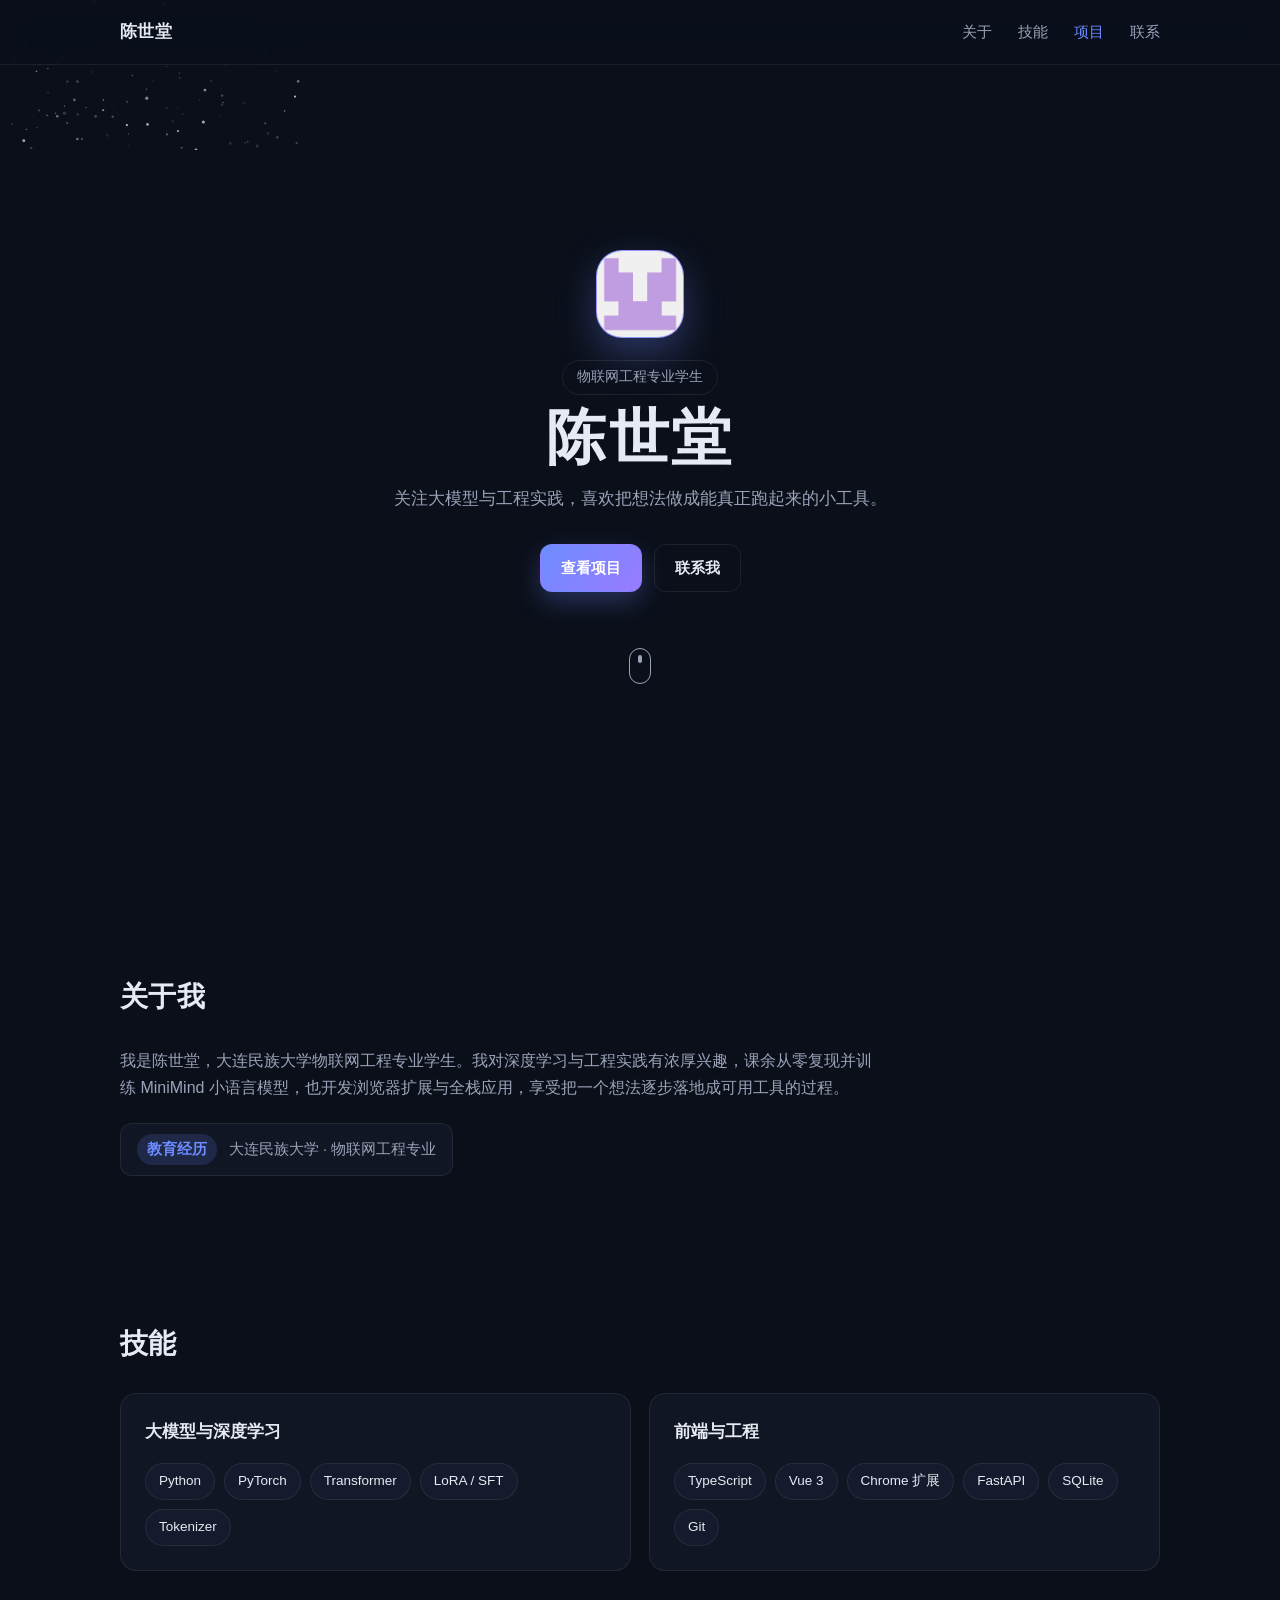
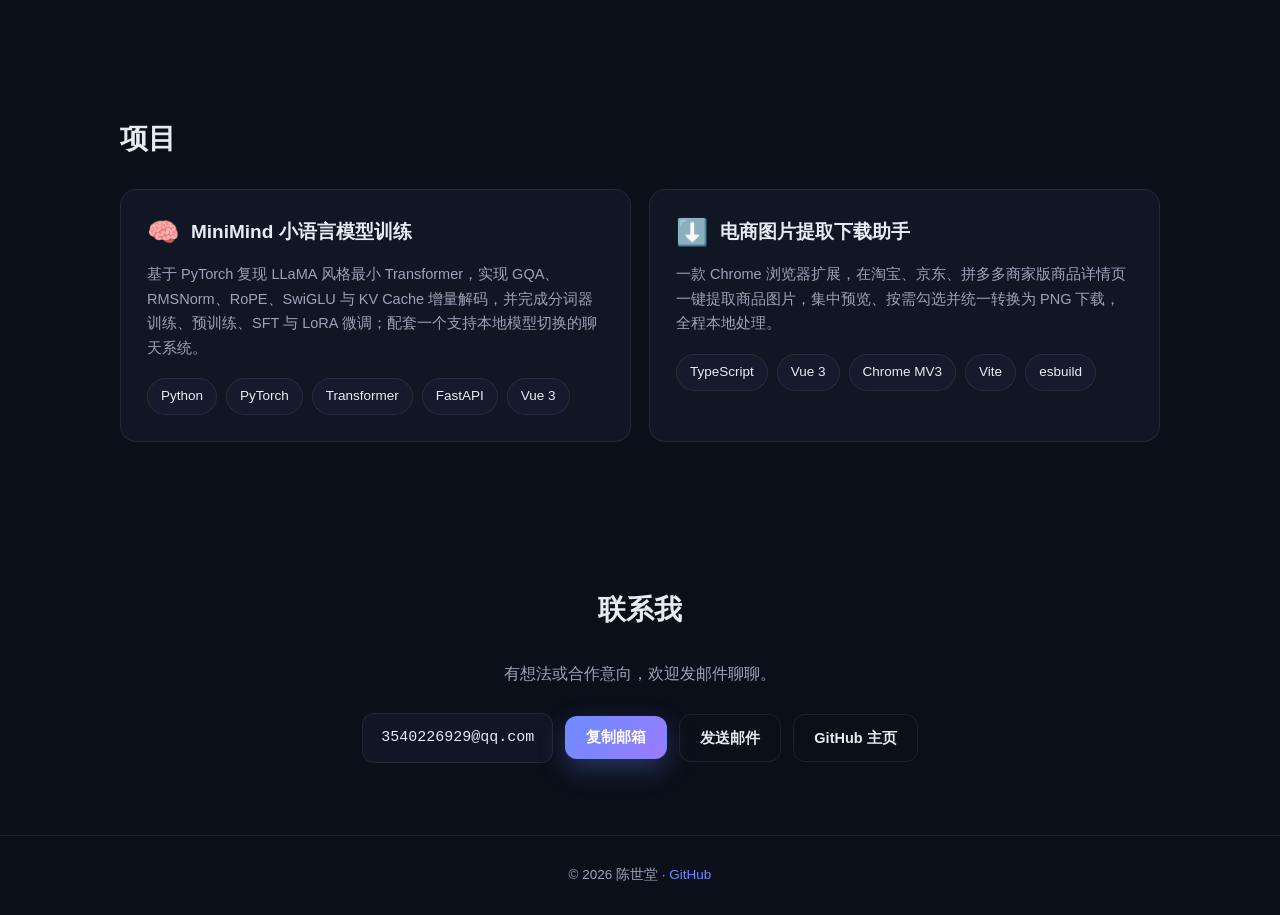
==== index.html @ 1c92f704 "Initial personal website" ====
<!doctype html>
<html lang="zh-CN">
  <head>
    <meta charset="UTF-8" />
    <meta name="viewport" content="width=device-width, initial-scale=1.0" />
    <title>陈世堂 · 个人网站</title>
    <meta name="description" content="陈世堂，物联网工程专业学生。关注大模型与工程实践，喜欢把想法做成能真正跑起来的小工具。" />
    <meta name="theme-color" content="#0B0F1A" />
    <link rel="icon" href="assets/favicon.svg" type="image/svg+xml" />
    <link rel="stylesheet" href="styles.css" />
    <script>
      document.documentElement.classList.add("js");
    </script>
  </head>
  <body>
    <canvas id="stars" aria-hidden="true"></canvas>

    <a class="skip-link" href="#main">跳到主要内容</a>

    <header class="site-header" id="site-header">
      <div class="container nav-inner">
        <a class="brand" href="#top">陈世堂</a>
        <nav class="nav" id="nav" aria-label="主导航">
          <a href="#about">关于</a>
          <a href="#skills">技能</a>
          <a href="#projects">项目</a>
          <a href="#contact">联系</a>
        </nav>
        <button class="nav-toggle" id="nav-toggle" type="button" aria-expanded="false" aria-controls="nav" aria-label="打开菜单">
          <span></span>
          <span></span>
          <span></span>
        </button>
      </div>
    </header>

    <main id="main">
      <section class="hero" id="top">
        <div class="container hero-inner">
          <img class="avatar reveal" src="assets/avatar.png" alt="陈世堂的 GitHub 头像" />
          <p class="role reveal">物联网工程专业学生</p>
          <h1 class="reveal">陈世堂</h1>
          <p class="lead reveal">关注大模型与工程实践，喜欢把想法做成能真正跑起来的小工具。</p>
          <div class="hero-actions reveal">
            <a class="btn btn-primary" href="#projects">查看项目</a>
            <a class="btn btn-ghost" href="#contact">联系我</a>
          </div>
          <div class="scroll-hint reveal" aria-hidden="true">
            <span></span>
          </div>
        </div>
      </section>

      <section class="section" id="about">
        <div class="container">
          <h2 class="section-title reveal">关于我</h2>
          <p class="about-text reveal">
            我是陈世堂，大连民族大学物联网工程专业学生。我对深度学习与工程实践有浓厚兴趣，课余从零复现并训练 MiniMind 小语言模型，也开发浏览器扩展与全栈应用，享受把一个想法逐步落地成可用工具的过程。
          </p>
          <div class="edu reveal">
            <span class="edu-label">教育经历</span>
            <span>大连民族大学 · 物联网工程专业</span>
          </div>
        </div>
      </section>

      <section class="section" id="skills">
        <div class="container">
          <h2 class="section-title reveal">技能</h2>
          <div class="skills-grid">
            <div class="skill-group reveal">
              <h3>大模型与深度学习</h3>
              <ul class="chips">
                <li>Python</li>
                <li>PyTorch</li>
                <li>Transformer</li>
                <li>LoRA / SFT</li>
                <li>Tokenizer</li>
              </ul>
            </div>
            <div class="skill-group reveal">
              <h3>前端与工程</h3>
              <ul class="chips">
                <li>TypeScript</li>
                <li>Vue 3</li>
                <li>Chrome 扩展</li>
                <li>FastAPI</li>
                <li>SQLite</li>
                <li>Git</li>
              </ul>
            </div>
          </div>
        </div>
      </section>

      <section class="section" id="projects">
        <div class="container">
          <h2 class="section-title reveal">项目</h2>
          <div class="project-grid">
            <article class="project-card reveal">
              <div class="project-top">
                <span class="project-emoji" aria-hidden="true">🧠</span>
                <h3>MiniMind 小语言模型训练</h3>
              </div>
              <p class="project-desc">
                基于 PyTorch 复现 LLaMA 风格最小 Transformer，实现 GQA、RMSNorm、RoPE、SwiGLU 与 KV Cache 增量解码，并完成分词器训练、预训练、SFT 与 LoRA 微调；配套一个支持本地模型切换的聊天系统。
              </p>
              <ul class="chips">
                <li>Python</li>
                <li>PyTorch</li>
                <li>Transformer</li>
                <li>FastAPI</li>
                <li>Vue 3</li>
              </ul>
            </article>

            <article class="project-card reveal">
              <div class="project-top">
                <span class="project-emoji" aria-hidden="true">⬇️</span>
                <h3>电商图片提取下载助手</h3>
              </div>
              <p class="project-desc">
                一款 Chrome 浏览器扩展，在淘宝、京东、拼多多商家版商品详情页一键提取商品图片，集中预览、按需勾选并统一转换为 PNG 下载，全程本地处理。
              </p>
              <ul class="chips">
                <li>TypeScript</li>
                <li>Vue 3</li>
                <li>Chrome MV3</li>
                <li>Vite</li>
                <li>esbuild</li>
              </ul>
            </article>
          </div>
        </div>
      </section>

      <section class="section" id="contact">
        <div class="container contact-inner">
          <h2 class="section-title reveal">联系我</h2>
          <p class="contact-sub reveal">有想法或合作意向，欢迎发邮件聊聊。</p>
          <div class="email-row reveal">
            <code id="email">3540226929@qq.com</code>
            <button class="btn btn-primary" id="copy-email" type="button">复制邮箱</button>
            <a class="btn btn-ghost" href="mailto:3540226929@qq.com">发送邮件</a>
            <a class="btn btn-ghost" href="https://github.com/Zorua716" target="_blank" rel="noreferrer">GitHub 主页</a>
          </div>
        </div>
      </section>
    </main>

    <footer class="site-footer">
      <div class="container footer-inner">
        <p>© 2026 陈世堂 · <a href="https://github.com/Zorua716" target="_blank" rel="noreferrer">GitHub</a></p>
      </div>
    </footer>

    <script src="script.js"></script>
  </body>
</html>
---- styles.css ----
:root {
  --bg: #0b0f1a;
  --panel: #111624;
  --panel-2: #151b2c;
  --text: #e6eaf2;
  --muted: #9aa3b8;
  --accent: #6c8cff;
  --accent-2: #9a7bff;
  --line: rgba(255, 255, 255, 0.08);
  --font: -apple-system, BlinkMacSystemFont, "Segoe UI", "PingFang SC", "Hiragino Sans GB", "Microsoft YaHei", sans-serif;
}

* {
  box-sizing: border-box;
}

html {
  scroll-behavior: smooth;
}

body {
  margin: 0;
  font-family: var(--font);
  color: var(--text);
  background: var(--bg);
  line-height: 1.7;
  -webkit-font-smoothing: antialiased;
}

a {
  color: inherit;
  text-decoration: none;
}

.skip-link {
  position: absolute;
  left: -999px;
  top: 8px;
  z-index: 200;
  padding: 8px 14px;
  border-radius: 8px;
  background: var(--accent);
  color: #fff;
}

.skip-link:focus {
  left: 8px;
}

#stars {
  position: fixed;
  inset: 0;
  z-index: -1;
  display: block;
}

.container {
  width: min(1040px, 100% - 40px);
  margin: 0 auto;
}

/* Header */
.site-header {
  position: sticky;
  top: 0;
  z-index: 100;
  background: rgba(11, 15, 26, 0.72);
  backdrop-filter: saturate(150%) blur(14px);
  border-bottom: 1px solid var(--line);
}

.nav-inner {
  display: flex;
  align-items: center;
  justify-content: space-between;
  gap: 20px;
  height: 64px;
}

.brand {
  font-weight: 700;
  font-size: 17px;
  letter-spacing: 0.02em;
}

.nav {
  display: flex;
  align-items: center;
  gap: 26px;
  font-size: 14.5px;
  color: var(--muted);
}

.nav a {
  transition: color 0.15s ease;
}

.nav a:hover,
.nav a.active {
  color: var(--text);
}

.nav a.active {
  color: var(--accent);
}

.nav-toggle {
  display: none;
  flex-direction: column;
  justify-content: center;
  gap: 5px;
  width: 42px;
  height: 42px;
  padding: 8px;
  border: 1px solid var(--line);
  border-radius: 10px;
  background: var(--panel);
  cursor: pointer;
}

.nav-toggle span {
  display: block;
  height: 2px;
  width: 100%;
  border-radius: 2px;
  background: var(--text);
  transition: transform 0.2s ease, opacity 0.2s ease;
}

.nav-toggle[aria-expanded="true"] span:nth-child(1) {
  transform: translateY(7px) rotate(45deg);
}

.nav-toggle[aria-expanded="true"] span:nth-child(2) {
  opacity: 0;
}

.nav-toggle[aria-expanded="true"] span:nth-child(3) {
  transform: translateY(-7px) rotate(-45deg);
}

/* Buttons */
.btn {
  display: inline-flex;
  align-items: center;
  justify-content: center;
  gap: 8px;
  padding: 11px 20px;
  border-radius: 12px;
  border: 1px solid transparent;
  font-size: 14.5px;
  font-weight: 600;
  cursor: pointer;
  transition: transform 0.15s ease, box-shadow 0.15s ease, background 0.15s ease, border-color 0.15s ease;
}

.btn-primary {
  background: linear-gradient(135deg, var(--accent), var(--accent-2));
  color: #fff;
  box-shadow: 0 10px 26px rgba(108, 140, 255, 0.28);
}

.btn-primary:hover {
  transform: translateY(-1px);
  box-shadow: 0 14px 32px rgba(108, 140, 255, 0.38);
}

.btn-ghost {
  background: transparent;
  border-color: var(--line);
  color: var(--text);
}

.btn-ghost:hover {
  background: rgba(255, 255, 255, 0.05);
  border-color: rgba(255, 255, 255, 0.16);
}

/* Hero */
.hero {
  display: grid;
  place-items: center;
  min-height: calc(100vh - 64px);
  padding: 40px 0 72px;
  text-align: center;
}

.hero-inner {
  display: flex;
  flex-direction: column;
  align-items: center;
}

.avatar {
  display: grid;
  place-items: center;
  width: 88px;
  height: 88px;
  margin-bottom: 22px;
  border-radius: 26px;
  font-size: 38px;
  font-weight: 700;
  color: #fff;
  background: linear-gradient(135deg, var(--accent), var(--accent-2));
  box-shadow: 0 16px 40px rgba(108, 140, 255, 0.32);
  object-fit: cover;
  border: 1px solid rgba(255, 255, 255, 0.14);
}

.role {
  margin: 0 0 10px;
  padding: 5px 14px;
  border: 1px solid var(--line);
  border-radius: 999px;
  color: var(--muted);
  font-size: 13.5px;
}

.hero h1 {
  margin: 0 0 14px;
  font-size: clamp(38px, 6vw, 60px);
  letter-spacing: 0.04em;
  line-height: 1.1;
}

.lead {
  margin: 0 0 30px;
  max-width: 520px;
  color: var(--muted);
  font-size: 17px;
}

.hero-actions {
  display: flex;
  flex-wrap: wrap;
  justify-content: center;
  gap: 12px;
}

.scroll-hint {
  margin-top: 56px;
  width: 22px;
  height: 36px;
  border: 1.5px solid var(--muted);
  border-radius: 12px;
  opacity: 0.6;
}

.scroll-hint span {
  display: block;
  width: 4px;
  height: 8px;
  margin: 6px auto 0;
  border-radius: 2px;
  background: var(--muted);
  animation: scroll-hint 1.8s ease-in-out infinite;
}

@keyframes scroll-hint {
  0% {
    opacity: 0;
    transform: translateY(0);
  }
  50% {
    opacity: 1;
  }
  100% {
    opacity: 0;
    transform: translateY(12px);
  }
}

/* Sections */
.section {
  padding: 72px 0;
}

.section-title {
  margin: 0 0 26px;
  font-size: 28px;
  letter-spacing: 0.01em;
}

.about-text {
  max-width: 760px;
  margin: 0 0 22px;
  color: var(--muted);
  font-size: 16px;
}

.edu {
  display: inline-flex;
  align-items: center;
  flex-wrap: wrap;
  gap: 12px;
  padding: 10px 16px;
  border: 1px solid var(--line);
  border-radius: 12px;
  background: var(--panel);
  color: var(--muted);
  font-size: 14.5px;
}

.edu-label {
  padding: 3px 10px;
  border-radius: 999px;
  background: rgba(108, 140, 255, 0.16);
  color: var(--accent);
  font-weight: 600;
}

/* Skills */
.skills-grid {
  display: grid;
  grid-template-columns: repeat(2, 1fr);
  gap: 18px;
}

.skill-group {
  padding: 24px;
  border: 1px solid var(--line);
  border-radius: 16px;
  background: var(--panel);
}

.skill-group h3 {
  margin: 0 0 16px;
  font-size: 17px;
}

.chips {
  display: flex;
  flex-wrap: wrap;
  gap: 9px;
  margin: 0;
  padding: 0;
  list-style: none;
}

.chips li {
  padding: 6px 13px;
  border: 1px solid var(--line);
  border-radius: 999px;
  background: var(--panel-2);
  color: var(--text);
  font-size: 13.5px;
}

/* Projects */
.project-grid {
  display: grid;
  grid-template-columns: repeat(2, 1fr);
  gap: 18px;
}

.project-card {
  padding: 26px;
  border: 1px solid var(--line);
  border-radius: 16px;
  background: var(--panel);
  transition: transform 0.18s ease, border-color 0.18s ease, box-shadow 0.18s ease;
}

.project-card:hover {
  transform: translateY(-4px);
  border-color: rgba(108, 140, 255, 0.4);
  box-shadow: 0 18px 44px rgba(0, 0, 0, 0.28);
}

.project-top {
  display: flex;
  align-items: center;
  gap: 12px;
  margin-bottom: 14px;
}

.project-emoji {
  font-size: 26px;
  line-height: 1;
}

.project-top h3 {
  margin: 0;
  font-size: 19px;
}

.project-desc {
  margin: 0 0 18px;
  color: var(--muted);
  font-size: 14.5px;
}

/* Contact */
.contact-inner {
  text-align: center;
}

.contact-sub {
  margin: 0 0 26px;
  color: var(--muted);
  font-size: 16px;
}

.email-row {
  display: flex;
  flex-wrap: wrap;
  justify-content: center;
  align-items: center;
  gap: 12px;
}

.email-row code {
  padding: 11px 18px;
  border: 1px solid var(--line);
  border-radius: 12px;
  background: var(--panel);
  color: var(--text);
  font-family: "SFMono-Regular", Consolas, "Liberation Mono", Menlo, monospace;
  font-size: 15px;
}

/* Footer */
.site-footer {
  padding: 28px 0;
  border-top: 1px solid var(--line);
}

.footer-inner {
  text-align: center;
}

.footer-inner p {
  margin: 0;
  color: var(--muted);
  font-size: 13.5px;
}

.footer-inner a {
  color: var(--accent);
}

.footer-inner a:hover {
  color: var(--text);
}

/* Reveal */
html.js .reveal {
  opacity: 0;
  transform: translateY(18px);
  transition: opacity 0.55s ease, transform 0.55s ease;
}

html.js .reveal.visible {
  opacity: 1;
  transform: none;
}

/* Responsive */
@media (max-width: 760px) {
  .nav {
    position: absolute;
    top: 64px;
    left: 0;
    right: 0;
    flex-direction: column;
    align-items: stretch;
    gap: 4px;
    padding: 10px 20px 18px;
    background: rgba(11, 15, 26, 0.98);
    border-bottom: 1px solid var(--line);
    opacity: 0;
    visibility: hidden;
    transform: translateY(-10px);
    transition: opacity 0.2s ease, transform 0.2s ease, visibility 0.2s ease;
  }

  .nav.open {
    opacity: 1;
    visibility: visible;
    transform: none;
  }

  .nav a {
    padding: 12px 4px;
  }

  .nav-toggle {
    display: flex;
  }

  .skills-grid,
  .project-grid {
    grid-template-columns: 1fr;
  }
}

@media (prefers-reduced-motion: reduce) {
  html {
    scroll-behavior: auto;
  }

  *,
  *::before,
  *::after {
    animation-duration: 0.001ms !important;
    animation-iteration-count: 1 !important;
    transition-duration: 0.001ms !important;
  }

  html.js .reveal {
    opacity: 1;
    transform: none;
  }
}
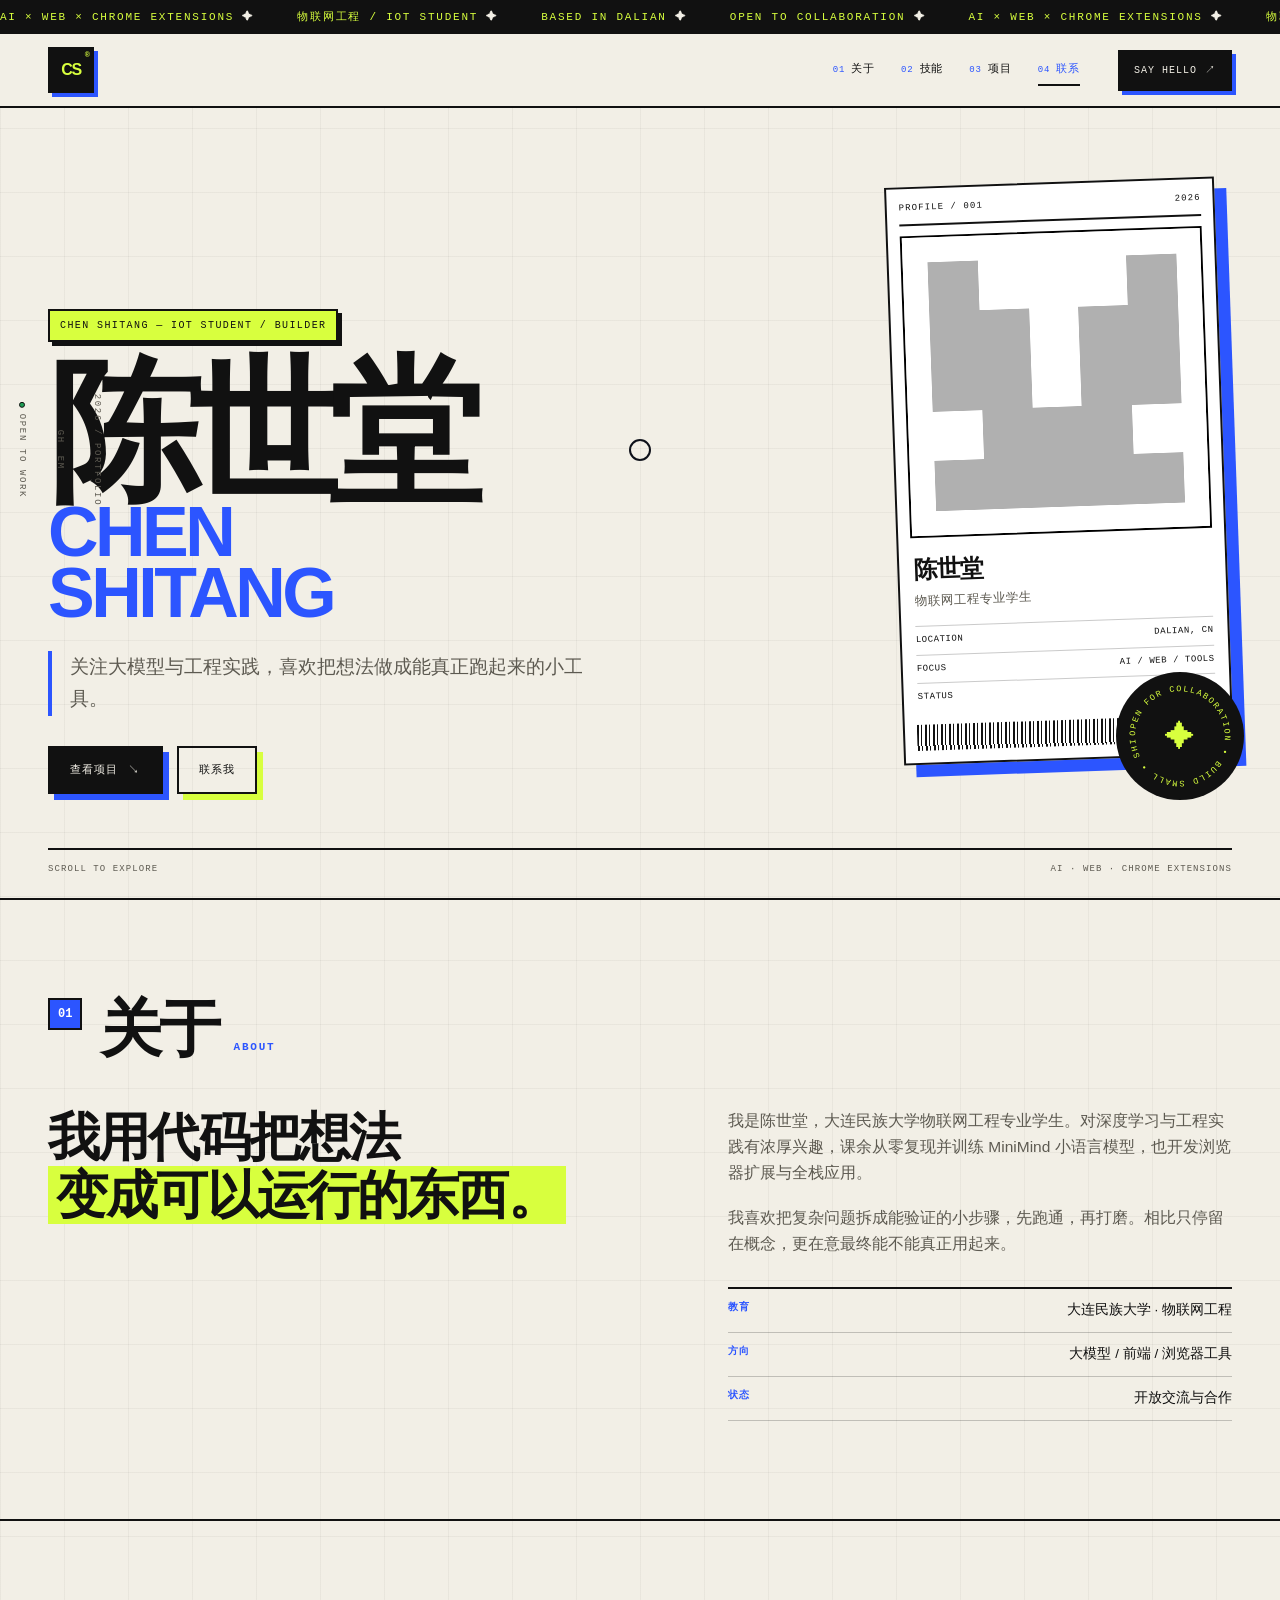
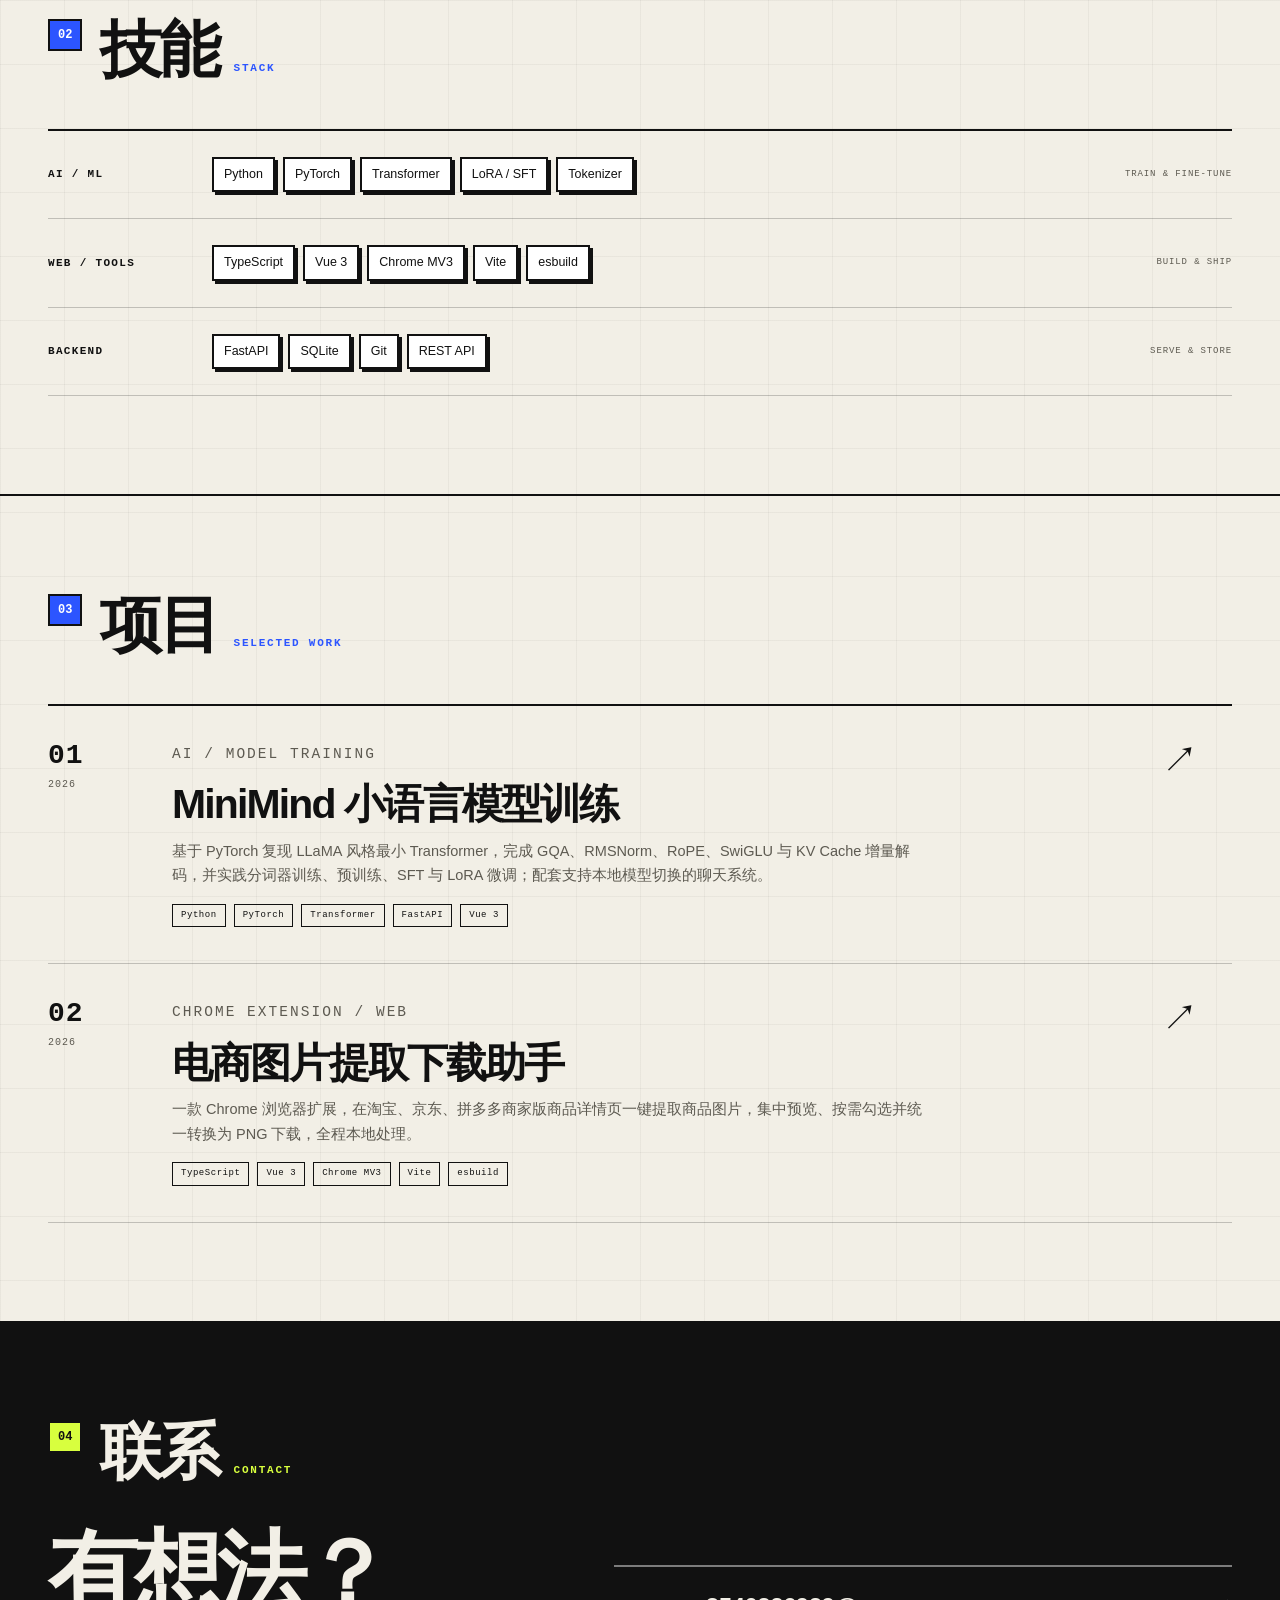
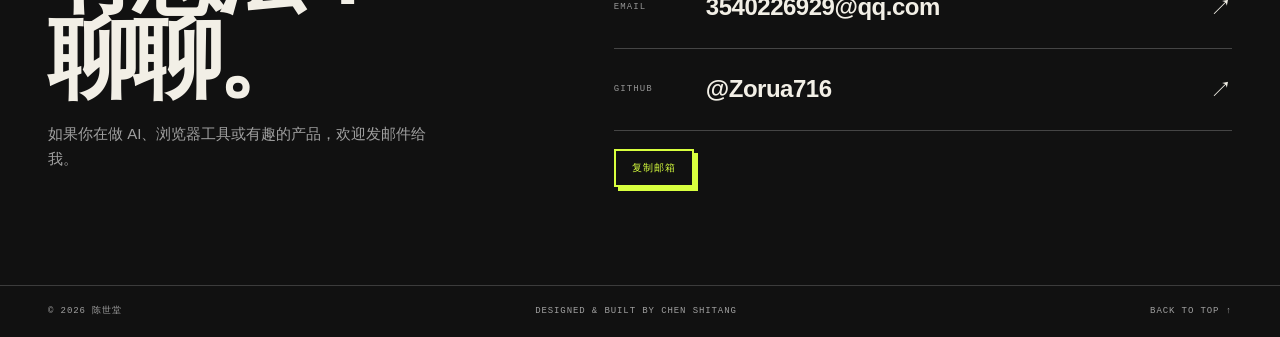
==== commit b30d674e: "Redesign personal website with editorial theme" ====
--- a/index.html
+++ b/index.html
@@ -3,9 +3,9 @@
   <head>
     <meta charset="UTF-8" />
     <meta name="viewport" content="width=device-width, initial-scale=1.0" />
-    <title>陈世堂 · 个人网站</title>
-    <meta name="description" content="陈世堂，物联网工程专业学生。关注大模型与工程实践，喜欢把想法做成能真正跑起来的小工具。" />
-    <meta name="theme-color" content="#0B0F1A" />
+    <title>陈世堂 — AI / Web / Tools</title>
+    <meta name="description" content="陈世堂，物联网工程专业学生。关注大模型与工程实践，做能真正跑起来的小工具。" />
+    <meta name="theme-color" content="#F2EFE6" />
     <link rel="icon" href="assets/favicon.svg" type="image/svg+xml" />
     <link rel="stylesheet" href="styles.css" />
     <script>
@@ -13,144 +13,197 @@
     </script>
   </head>
   <body>
-    <canvas id="stars" aria-hidden="true"></canvas>
-
     <a class="skip-link" href="#main">跳到主要内容</a>
-
-    <header class="site-header" id="site-header">
-      <div class="container nav-inner">
-        <a class="brand" href="#top">陈世堂</a>
-        <nav class="nav" id="nav" aria-label="主导航">
-          <a href="#about">关于</a>
-          <a href="#skills">技能</a>
-          <a href="#projects">项目</a>
-          <a href="#contact">联系</a>
-        </nav>
-        <button class="nav-toggle" id="nav-toggle" type="button" aria-expanded="false" aria-controls="nav" aria-label="打开菜单">
-          <span></span>
-          <span></span>
-          <span></span>
-        </button>
+    <div class="cursor" id="cursor" aria-hidden="true"></div>
+
+    <div class="ticker" aria-hidden="true">
+      <div class="ticker-track">
+        <span>AI × WEB × CHROME EXTENSIONS</span><span>物联网工程 / IOT STUDENT</span><span>BASED IN DALIAN</span><span>OPEN TO COLLABORATION</span>
+        <span>AI × WEB × CHROME EXTENSIONS</span><span>物联网工程 / IOT STUDENT</span><span>BASED IN DALIAN</span><span>OPEN TO COLLABORATION</span>
       </div>
+    </div>
+
+    <header class="topbar">
+      <a class="logo" href="#top" aria-label="回到顶部">CS<span>®</span></a>
+      <nav class="nav" id="nav" aria-label="主导航">
+        <a href="#about"><span>01</span>关于</a>
+        <a href="#skills"><span>02</span>技能</a>
+        <a href="#projects"><span>03</span>项目</a>
+        <a href="#contact"><span>04</span>联系</a>
+      </nav>
+      <a class="top-cta" href="mailto:3540226929@qq.com">SAY HELLO <span>↗</span></a>
+      <button class="menu-toggle" id="menu-toggle" type="button" aria-expanded="false" aria-controls="nav" aria-label="打开菜单">
+        <span></span><span></span>
+      </button>
     </header>
+
+    <aside class="rail" aria-hidden="true">
+      <span class="rail-year">2026 / PORTFOLIO</span>
+      <div class="rail-links">
+        <a href="https://github.com/Zorua716" target="_blank" rel="noreferrer">GH</a>
+        <a href="mailto:3540226929@qq.com">EM</a>
+      </div>
+      <span class="rail-status"><i></i> OPEN TO WORK</span>
+    </aside>
 
     <main id="main">
       <section class="hero" id="top">
-        <div class="container hero-inner">
-          <img class="avatar reveal" src="assets/avatar.png" alt="陈世堂的 GitHub 头像" />
-          <p class="role reveal">物联网工程专业学生</p>
-          <h1 class="reveal">陈世堂</h1>
-          <p class="lead reveal">关注大模型与工程实践，喜欢把想法做成能真正跑起来的小工具。</p>
-          <div class="hero-actions reveal">
-            <a class="btn btn-primary" href="#projects">查看项目</a>
-            <a class="btn btn-ghost" href="#contact">联系我</a>
-          </div>
-          <div class="scroll-hint reveal" aria-hidden="true">
-            <span></span>
-          </div>
-        </div>
-      </section>
-
-      <section class="section" id="about">
-        <div class="container">
-          <h2 class="section-title reveal">关于我</h2>
-          <p class="about-text reveal">
-            我是陈世堂，大连民族大学物联网工程专业学生。我对深度学习与工程实践有浓厚兴趣，课余从零复现并训练 MiniMind 小语言模型，也开发浏览器扩展与全栈应用，享受把一个想法逐步落地成可用工具的过程。
-          </p>
-          <div class="edu reveal">
-            <span class="edu-label">教育经历</span>
-            <span>大连民族大学 · 物联网工程专业</span>
-          </div>
-        </div>
-      </section>
-
-      <section class="section" id="skills">
-        <div class="container">
-          <h2 class="section-title reveal">技能</h2>
-          <div class="skills-grid">
-            <div class="skill-group reveal">
-              <h3>大模型与深度学习</h3>
-              <ul class="chips">
-                <li>Python</li>
-                <li>PyTorch</li>
-                <li>Transformer</li>
-                <li>LoRA / SFT</li>
-                <li>Tokenizer</li>
-              </ul>
-            </div>
-            <div class="skill-group reveal">
-              <h3>前端与工程</h3>
-              <ul class="chips">
-                <li>TypeScript</li>
-                <li>Vue 3</li>
-                <li>Chrome 扩展</li>
-                <li>FastAPI</li>
-                <li>SQLite</li>
-                <li>Git</li>
-              </ul>
-            </div>
-          </div>
-        </div>
-      </section>
-
-      <section class="section" id="projects">
-        <div class="container">
-          <h2 class="section-title reveal">项目</h2>
-          <div class="project-grid">
-            <article class="project-card reveal">
-              <div class="project-top">
-                <span class="project-emoji" aria-hidden="true">🧠</span>
+        <div class="container hero-grid">
+          <div class="hero-copy">
+            <p class="kicker reveal">CHEN SHITANG — IOT STUDENT / BUILDER</p>
+            <h1 class="reveal">
+              <span class="cn">陈世堂</span>
+              <span class="en">CHEN<br />SHITANG</span>
+            </h1>
+            <p class="hero-lead reveal">关注大模型与工程实践，喜欢把想法做成能真正跑起来的小工具。</p>
+            <div class="hero-actions reveal">
+              <a class="btn btn-ink" href="#projects">查看项目 <span>↘</span></a>
+              <a class="btn btn-line" href="#contact">联系我</a>
+            </div>
+          </div>
+
+          <div class="hero-side reveal">
+            <div class="id-card">
+              <div class="id-head"><span>PROFILE / 001</span><span>2026</span></div>
+              <img class="portrait" src="assets/avatar.png" alt="陈世堂的 GitHub 头像" />
+              <div class="id-body">
+                <strong>陈世堂</strong>
+                <span>物联网工程专业学生</span>
+                <div class="id-row"><span>LOCATION</span><span>DALIAN, CN</span></div>
+                <div class="id-row"><span>FOCUS</span><span>AI / WEB / TOOLS</span></div>
+                <div class="id-row"><span>STATUS</span><span class="live"><i></i> OPEN</span></div>
+              </div>
+              <div class="barcode" aria-hidden="true"></div>
+            </div>
+            <div class="seal" aria-hidden="true">
+              <svg viewBox="0 0 120 120">
+                <defs>
+                  <path id="sealPath" d="M60,60 m-42,0 a42,42 0 1,1 84,0 a42,42 0 1,1 -84,0" />
+                </defs>
+                <text>
+                  <textPath href="#sealPath">OPEN FOR COLLABORATION • BUILD SMALL • SHIP FAST • </textPath>
+                </text>
+              </svg>
+              <span>✦</span>
+            </div>
+          </div>
+        </div>
+
+        <div class="container hero-footer">
+          <span>SCROLL TO EXPLORE</span>
+          <span>AI · WEB · CHROME EXTENSIONS</span>
+        </div>
+      </section>
+
+      <section class="section about" id="about">
+        <div class="container">
+          <div class="section-head reveal">
+            <span class="section-no">01</span>
+            <h2>关于 <em>ABOUT</em></h2>
+          </div>
+          <div class="about-grid">
+            <p class="about-statement reveal">我用代码把想法<br /><span>变成可以运行的东西。</span></p>
+            <div class="about-body reveal">
+              <p>我是陈世堂，大连民族大学物联网工程专业学生。对深度学习与工程实践有浓厚兴趣，课余从零复现并训练 MiniMind 小语言模型，也开发浏览器扩展与全栈应用。</p>
+              <p>我喜欢把复杂问题拆成能验证的小步骤，先跑通，再打磨。相比只停留在概念，更在意最终能不能真正用起来。</p>
+              <dl class="facts">
+                <div><dt>教育</dt><dd>大连民族大学 · 物联网工程</dd></div>
+                <div><dt>方向</dt><dd>大模型 / 前端 / 浏览器工具</dd></div>
+                <div><dt>状态</dt><dd>开放交流与合作</dd></div>
+              </dl>
+            </div>
+          </div>
+        </div>
+      </section>
+
+      <section class="section skills" id="skills">
+        <div class="container">
+          <div class="section-head reveal">
+            <span class="section-no">02</span>
+            <h2>技能 <em>STACK</em></h2>
+          </div>
+          <div class="stack">
+            <div class="stack-row reveal">
+              <span class="stack-label">AI / ML</span>
+              <div class="stack-items"><span>Python</span><span>PyTorch</span><span>Transformer</span><span>LoRA / SFT</span><span>Tokenizer</span></div>
+              <span class="stack-note">TRAIN & FINE-TUNE</span>
+            </div>
+            <div class="stack-row reveal">
+              <span class="stack-label">WEB / TOOLS</span>
+              <div class="stack-items"><span>TypeScript</span><span>Vue 3</span><span>Chrome MV3</span><span>Vite</span><span>esbuild</span></div>
+              <span class="stack-note">BUILD & SHIP</span>
+            </div>
+            <div class="stack-row reveal">
+              <span class="stack-label">BACKEND</span>
+              <div class="stack-items"><span>FastAPI</span><span>SQLite</span><span>Git</span><span>REST API</span></div>
+              <span class="stack-note">SERVE & STORE</span>
+            </div>
+          </div>
+        </div>
+      </section>
+
+      <section class="section projects" id="projects">
+        <div class="container">
+          <div class="section-head reveal">
+            <span class="section-no">03</span>
+            <h2>项目 <em>SELECTED WORK</em></h2>
+          </div>
+          <div class="project-list">
+            <article class="project reveal">
+              <div class="project-left"><span class="project-no">01</span><span class="project-year">2026</span></div>
+              <div class="project-main">
+                <p class="project-type">AI / MODEL TRAINING</p>
                 <h3>MiniMind 小语言模型训练</h3>
+                <p>基于 PyTorch 复现 LLaMA 风格最小 Transformer，完成 GQA、RMSNorm、RoPE、SwiGLU 与 KV Cache 增量解码，并实践分词器训练、预训练、SFT 与 LoRA 微调；配套支持本地模型切换的聊天系统。</p>
+                <ul class="tags"><li>Python</li><li>PyTorch</li><li>Transformer</li><li>FastAPI</li><li>Vue 3</li></ul>
               </div>
-              <p class="project-desc">
-                基于 PyTorch 复现 LLaMA 风格最小 Transformer，实现 GQA、RMSNorm、RoPE、SwiGLU 与 KV Cache 增量解码，并完成分词器训练、预训练、SFT 与 LoRA 微调；配套一个支持本地模型切换的聊天系统。
-              </p>
-              <ul class="chips">
-                <li>Python</li>
-                <li>PyTorch</li>
-                <li>Transformer</li>
-                <li>FastAPI</li>
-                <li>Vue 3</li>
-              </ul>
+              <div class="project-mark" aria-hidden="true">↗</div>
             </article>
 
-            <article class="project-card reveal">
-              <div class="project-top">
-                <span class="project-emoji" aria-hidden="true">⬇️</span>
+            <article class="project reveal">
+              <div class="project-left"><span class="project-no">02</span><span class="project-year">2026</span></div>
+              <div class="project-main">
+                <p class="project-type">CHROME EXTENSION / WEB</p>
                 <h3>电商图片提取下载助手</h3>
+                <p>一款 Chrome 浏览器扩展，在淘宝、京东、拼多多商家版商品详情页一键提取商品图片，集中预览、按需勾选并统一转换为 PNG 下载，全程本地处理。</p>
+                <ul class="tags"><li>TypeScript</li><li>Vue 3</li><li>Chrome MV3</li><li>Vite</li><li>esbuild</li></ul>
               </div>
-              <p class="project-desc">
-                一款 Chrome 浏览器扩展，在淘宝、京东、拼多多商家版商品详情页一键提取商品图片，集中预览、按需勾选并统一转换为 PNG 下载，全程本地处理。
-              </p>
-              <ul class="chips">
-                <li>TypeScript</li>
-                <li>Vue 3</li>
-                <li>Chrome MV3</li>
-                <li>Vite</li>
-                <li>esbuild</li>
-              </ul>
+              <div class="project-mark" aria-hidden="true">↗</div>
             </article>
           </div>
         </div>
       </section>
 
-      <section class="section" id="contact">
-        <div class="container contact-inner">
-          <h2 class="section-title reveal">联系我</h2>
-          <p class="contact-sub reveal">有想法或合作意向，欢迎发邮件聊聊。</p>
-          <div class="email-row reveal">
-            <code id="email">3540226929@qq.com</code>
-            <button class="btn btn-primary" id="copy-email" type="button">复制邮箱</button>
-            <a class="btn btn-ghost" href="mailto:3540226929@qq.com">发送邮件</a>
-            <a class="btn btn-ghost" href="https://github.com/Zorua716" target="_blank" rel="noreferrer">GitHub 主页</a>
+      <section class="section contact" id="contact">
+        <div class="container">
+          <div class="section-head reveal">
+            <span class="section-no">04</span>
+            <h2>联系 <em>CONTACT</em></h2>
+          </div>
+          <div class="contact-grid">
+            <div class="contact-copy reveal">
+              <p class="contact-big">有想法？<br />聊聊。</p>
+              <p>如果你在做 AI、浏览器工具或有趣的产品，欢迎发邮件给我。</p>
+            </div>
+            <div class="contact-links reveal">
+              <a class="contact-link" href="mailto:3540226929@qq.com">
+                <span>EMAIL</span><strong>3540226929@qq.com</strong><span>↗</span>
+              </a>
+              <a class="contact-link" href="https://github.com/Zorua716" target="_blank" rel="noreferrer">
+                <span>GITHUB</span><strong>@Zorua716</strong><span>↗</span>
+              </a>
+              <button class="copy-email" id="copy-email" type="button" data-email="3540226929@qq.com">复制邮箱</button>
+            </div>
           </div>
         </div>
       </section>
     </main>
 
     <footer class="site-footer">
-      <div class="container footer-inner">
-        <p>© 2026 陈世堂 · <a href="https://github.com/Zorua716" target="_blank" rel="noreferrer">GitHub</a></p>
+      <div class="container footer-grid">
+        <span>© 2026 陈世堂</span>
+        <span>DESIGNED &amp; BUILT BY CHEN SHITANG</span>
+        <a href="#top">BACK TO TOP ↑</a>
       </div>
     </footer>
 
--- a/styles.css
+++ b/styles.css
@@ -1,13 +1,14 @@
 :root {
-  --bg: #0b0f1a;
-  --panel: #111624;
-  --panel-2: #151b2c;
-  --text: #e6eaf2;
-  --muted: #9aa3b8;
-  --accent: #6c8cff;
-  --accent-2: #9a7bff;
-  --line: rgba(255, 255, 255, 0.08);
-  --font: -apple-system, BlinkMacSystemFont, "Segoe UI", "PingFang SC", "Hiragino Sans GB", "Microsoft YaHei", sans-serif;
+  --paper: #f2efe6;
+  --ink: #111111;
+  --blue: #2c55ff;
+  --lime: #d8ff3e;
+  --orange: #ff5a36;
+  --muted: #5d5a51;
+  --line-soft: rgba(17, 17, 17, 0.22);
+  --sans: "Arial Black", "Helvetica Neue", "PingFang SC", "Microsoft YaHei", sans-serif;
+  --body: -apple-system, BlinkMacSystemFont, "Segoe UI", "PingFang SC", "Microsoft YaHei", sans-serif;
+  --mono: "SFMono-Regular", Consolas, "Liberation Mono", Menlo, monospace;
 }
 
 * {
@@ -20,11 +21,21 @@
 
 body {
   margin: 0;
-  font-family: var(--font);
-  color: var(--text);
-  background: var(--bg);
+  color: var(--ink);
+  font-family: var(--body);
   line-height: 1.7;
+  background-color: var(--paper);
+  background-image:
+    linear-gradient(rgba(17, 17, 17, 0.045) 1px, transparent 1px),
+    linear-gradient(90deg, rgba(17, 17, 17, 0.045) 1px, transparent 1px);
+  background-size: 64px 64px;
+  overflow-x: hidden;
   -webkit-font-smoothing: antialiased;
+}
+
+::selection {
+  background: var(--lime);
+  color: var(--ink);
 }
 
 a {
@@ -32,421 +43,874 @@
   text-decoration: none;
 }
 
+button {
+  font-family: inherit;
+}
+
+.container {
+  width: min(1240px, 100% - 96px);
+  margin: 0 auto;
+}
+
 .skip-link {
   position: absolute;
   left: -999px;
-  top: 8px;
-  z-index: 200;
-  padding: 8px 14px;
-  border-radius: 8px;
-  background: var(--accent);
-  color: #fff;
+  top: 6px;
+  z-index: 1000;
+  padding: 8px 12px;
+  border: 2px solid var(--ink);
+  background: var(--lime);
+  color: var(--ink);
+  font-family: var(--mono);
+  font-size: 12px;
 }
 
 .skip-link:focus {
-  left: 8px;
-}
-
-#stars {
-  position: fixed;
-  inset: 0;
-  z-index: -1;
-  display: block;
-}
-
-.container {
-  width: min(1040px, 100% - 40px);
-  margin: 0 auto;
-}
-
-/* Header */
-.site-header {
+  left: 6px;
+}
+
+/* Ticker */
+.ticker {
+  height: 34px;
+  overflow: hidden;
+  background: var(--ink);
+  color: var(--lime);
+  font-family: var(--mono);
+  font-size: 11px;
+  letter-spacing: 0.16em;
+  display: flex;
+  align-items: center;
+}
+
+.ticker-track {
+  display: flex;
+  flex: 0 0 auto;
+  gap: 42px;
+  white-space: nowrap;
+  animation: marquee 26s linear infinite;
+}
+
+.ticker-track span::after {
+  content: " ✦";
+  color: var(--paper);
+}
+
+@keyframes marquee {
+  from {
+    transform: translateX(0);
+  }
+  to {
+    transform: translateX(-50%);
+  }
+}
+
+/* Topbar */
+.topbar {
   position: sticky;
   top: 0;
-  z-index: 100;
-  background: rgba(11, 15, 26, 0.72);
-  backdrop-filter: saturate(150%) blur(14px);
-  border-bottom: 1px solid var(--line);
-}
-
-.nav-inner {
+  z-index: 80;
   display: flex;
   align-items: center;
-  justify-content: space-between;
-  gap: 20px;
-  height: 64px;
-}
-
-.brand {
-  font-weight: 700;
-  font-size: 17px;
-  letter-spacing: 0.02em;
+  gap: 18px;
+  height: 74px;
+  padding: 0 clamp(16px, 4vw, 48px);
+  background: var(--paper);
+  border-bottom: 2px solid var(--ink);
+}
+
+.logo {
+  position: relative;
+  display: grid;
+  place-items: center;
+  width: 46px;
+  height: 46px;
+  background: var(--ink);
+  color: var(--lime);
+  font-family: var(--sans);
+  font-size: 16px;
+  font-weight: 900;
+  letter-spacing: -0.08em;
+  box-shadow: 4px 4px 0 var(--blue);
+  transition: transform 0.15s ease, box-shadow 0.15s ease;
+}
+
+.logo:hover {
+  transform: translate(-2px, -2px);
+  box-shadow: 6px 6px 0 var(--blue);
+}
+
+.logo span {
+  position: absolute;
+  top: 2px;
+  right: 4px;
+  font-size: 7px;
+  letter-spacing: 0;
 }
 
 .nav {
   display: flex;
   align-items: center;
   gap: 26px;
-  font-size: 14.5px;
-  color: var(--muted);
+  margin-left: auto;
+  margin-right: 20px;
 }
 
 .nav a {
-  transition: color 0.15s ease;
+  display: inline-flex;
+  align-items: baseline;
+  gap: 6px;
+  padding: 6px 0;
+  border-bottom: 2px solid transparent;
+  font-family: var(--mono);
+  font-size: 11px;
+  letter-spacing: 0.08em;
+  transition: border-color 0.15s ease, color 0.15s ease;
+}
+
+.nav a span {
+  color: var(--blue);
+  font-size: 9px;
 }
 
 .nav a:hover,
 .nav a.active {
-  color: var(--text);
-}
-
-.nav a.active {
-  color: var(--accent);
-}
-
-.nav-toggle {
+  border-color: var(--ink);
+  color: var(--blue);
+}
+
+.top-cta {
+  display: inline-flex;
+  align-items: center;
+  gap: 8px;
+  padding: 10px 14px;
+  background: var(--ink);
+  color: var(--paper);
+  border: 2px solid var(--ink);
+  box-shadow: 4px 4px 0 var(--blue);
+  font-family: var(--mono);
+  font-size: 10px;
+  letter-spacing: 0.1em;
+  transition: transform 0.15s ease, box-shadow 0.15s ease, background 0.15s ease, color 0.15s ease;
+}
+
+.top-cta:hover {
+  transform: translate(-2px, -2px);
+  box-shadow: 7px 7px 0 var(--blue);
+  background: var(--lime);
+  color: var(--ink);
+}
+
+.menu-toggle {
   display: none;
-  flex-direction: column;
-  justify-content: center;
-  gap: 5px;
-  width: 42px;
-  height: 42px;
-  padding: 8px;
-  border: 1px solid var(--line);
-  border-radius: 10px;
-  background: var(--panel);
+  width: 44px;
+  height: 44px;
+  padding: 11px 9px;
+  border: 2px solid var(--ink);
+  background: var(--paper);
   cursor: pointer;
 }
 
-.nav-toggle span {
+.menu-toggle span {
   display: block;
   height: 2px;
-  width: 100%;
-  border-radius: 2px;
-  background: var(--text);
+  margin: 5px 0;
+  background: var(--ink);
   transition: transform 0.2s ease, opacity 0.2s ease;
 }
 
-.nav-toggle[aria-expanded="true"] span:nth-child(1) {
-  transform: translateY(7px) rotate(45deg);
-}
-
-.nav-toggle[aria-expanded="true"] span:nth-child(2) {
-  opacity: 0;
-}
-
-.nav-toggle[aria-expanded="true"] span:nth-child(3) {
-  transform: translateY(-7px) rotate(-45deg);
-}
-
-/* Buttons */
+.menu-toggle[aria-expanded="true"] span:first-child {
+  transform: translateY(3.5px) rotate(45deg);
+}
+
+.menu-toggle[aria-expanded="true"] span:last-child {
+  transform: translateY(-3.5px) rotate(-45deg);
+}
+
+/* Side rail */
+.rail {
+  position: fixed;
+  left: 14px;
+  top: 50%;
+  z-index: 40;
+  display: flex;
+  flex-direction: column;
+  align-items: center;
+  gap: 22px;
+  transform: translateY(-50%);
+  writing-mode: vertical-rl;
+  font-family: var(--mono);
+  font-size: 9px;
+  letter-spacing: 0.18em;
+  color: var(--muted);
+}
+
+.rail-links {
+  display: flex;
+  gap: 12px;
+}
+
+.rail-links a:hover {
+  color: var(--blue);
+}
+
+.rail-status {
+  display: inline-flex;
+  align-items: center;
+  gap: 6px;
+}
+
+.rail-status i {
+  width: 6px;
+  height: 6px;
+  border-radius: 50%;
+  background: #1f9d55;
+  border: 1px solid var(--ink);
+}
+
+/* Hero */
+.hero {
+  padding: 74px 0 20px;
+}
+
+.hero-grid {
+  display: grid;
+  grid-template-columns: minmax(0, 1.3fr) minmax(300px, 0.7fr);
+  gap: 56px;
+  align-items: end;
+}
+
+.kicker {
+  display: inline-block;
+  margin: 0 0 28px;
+  padding: 6px 10px;
+  border: 2px solid var(--ink);
+  background: var(--lime);
+  box-shadow: 4px 4px 0 var(--ink);
+  font-family: var(--mono);
+  font-size: 10px;
+  letter-spacing: 0.14em;
+}
+
+.hero h1 {
+  display: flex;
+  flex-direction: column;
+  gap: 6px;
+  margin: 0 0 26px;
+}
+
+.hero h1 .cn {
+  font-family: var(--sans);
+  font-size: clamp(72px, 12vw, 166px);
+  font-weight: 900;
+  line-height: 0.82;
+  letter-spacing: -0.09em;
+}
+
+.hero h1 .en {
+  font-family: var(--sans);
+  font-size: clamp(32px, 5.6vw, 70px);
+  font-weight: 900;
+  line-height: 0.88;
+  letter-spacing: -0.05em;
+  color: var(--blue);
+}
+
+.hero-lead {
+  max-width: 540px;
+  margin: 0 0 30px;
+  padding-left: 18px;
+  border-left: 4px solid var(--blue);
+  color: var(--muted);
+  font-size: clamp(16px, 1.8vw, 19px);
+}
+
+.hero-actions {
+  display: flex;
+  flex-wrap: wrap;
+  gap: 14px;
+}
+
 .btn {
   display: inline-flex;
   align-items: center;
   justify-content: center;
-  gap: 8px;
-  padding: 11px 20px;
-  border-radius: 12px;
-  border: 1px solid transparent;
-  font-size: 14.5px;
-  font-weight: 600;
-  cursor: pointer;
-  transition: transform 0.15s ease, box-shadow 0.15s ease, background 0.15s ease, border-color 0.15s ease;
-}
-
-.btn-primary {
-  background: linear-gradient(135deg, var(--accent), var(--accent-2));
-  color: #fff;
-  box-shadow: 0 10px 26px rgba(108, 140, 255, 0.28);
-}
-
-.btn-primary:hover {
-  transform: translateY(-1px);
-  box-shadow: 0 14px 32px rgba(108, 140, 255, 0.38);
-}
-
-.btn-ghost {
+  gap: 10px;
+  padding: 13px 20px;
+  border: 2px solid var(--ink);
+  font-family: var(--mono);
+  font-size: 11px;
+  letter-spacing: 0.1em;
+  transition: transform 0.15s ease, box-shadow 0.15s ease, background 0.15s ease, color 0.15s ease;
+}
+
+.btn-ink {
+  background: var(--ink);
+  color: var(--paper);
+  box-shadow: 6px 6px 0 var(--blue);
+}
+
+.btn-ink:hover {
+  transform: translate(-2px, -2px);
+  box-shadow: 9px 9px 0 var(--blue);
+}
+
+.btn-line {
   background: transparent;
-  border-color: var(--line);
-  color: var(--text);
-}
-
-.btn-ghost:hover {
-  background: rgba(255, 255, 255, 0.05);
-  border-color: rgba(255, 255, 255, 0.16);
-}
-
-/* Hero */
-.hero {
+  color: var(--ink);
+  box-shadow: 6px 6px 0 var(--lime);
+}
+
+.btn-line:hover {
+  transform: translate(-2px, -2px);
+  background: var(--lime);
+  box-shadow: 9px 9px 0 var(--ink);
+}
+
+.hero-side {
+  position: relative;
+  display: flex;
+  justify-content: flex-end;
+  padding: 0 8px 34px 0;
+}
+
+.id-card {
+  width: min(100%, 330px);
+  padding: 12px;
+  background: #fff;
+  border: 2px solid var(--ink);
+  box-shadow: 12px 12px 0 var(--blue);
+  transform: rotate(-2deg);
+  transition: transform 0.25s ease, box-shadow 0.25s ease;
+}
+
+.id-card:hover {
+  transform: rotate(0);
+  box-shadow: 8px 8px 0 var(--blue);
+}
+
+.id-head {
+  display: flex;
+  justify-content: space-between;
+  margin-bottom: 10px;
+  padding-bottom: 8px;
+  border-bottom: 2px solid var(--ink);
+  font-family: var(--mono);
+  font-size: 9px;
+  letter-spacing: 0.12em;
+}
+
+.portrait {
+  display: block;
+  width: 100%;
+  aspect-ratio: 1;
+  object-fit: cover;
+  border: 2px solid var(--ink);
+  filter: grayscale(1) contrast(1.15);
+  transition: filter 0.3s ease;
+}
+
+.id-card:hover .portrait {
+  filter: none;
+}
+
+.id-body {
+  padding: 12px 2px 4px;
+}
+
+.id-body > strong {
+  display: block;
+  font-size: 24px;
+  letter-spacing: -0.03em;
+}
+
+.id-body > span {
+  display: block;
+  margin-bottom: 14px;
+  color: var(--muted);
+  font-size: 12.5px;
+}
+
+.id-row {
+  display: flex;
+  justify-content: space-between;
+  gap: 12px;
+  padding: 6px 0;
+  border-top: 1px solid var(--line-soft);
+  font-family: var(--mono);
+  font-size: 9px;
+  letter-spacing: 0.06em;
+}
+
+.live {
+  display: inline-flex;
+  align-items: center;
+  gap: 5px;
+}
+
+.live i {
+  width: 6px;
+  height: 6px;
+  border-radius: 50%;
+  background: #1f9d55;
+}
+
+.barcode {
+  height: 26px;
+  margin-top: 10px;
+  background: repeating-linear-gradient(
+    90deg,
+    var(--ink) 0 2px,
+    transparent 2px 4px,
+    var(--ink) 4px 5px,
+    transparent 5px 8px
+  );
+}
+
+.seal {
+  position: absolute;
+  right: -12px;
+  bottom: -6px;
   display: grid;
   place-items: center;
-  min-height: calc(100vh - 64px);
-  padding: 40px 0 72px;
-  text-align: center;
-}
-
-.hero-inner {
-  display: flex;
-  flex-direction: column;
-  align-items: center;
-}
-
-.avatar {
-  display: grid;
-  place-items: center;
-  width: 88px;
-  height: 88px;
-  margin-bottom: 22px;
-  border-radius: 26px;
-  font-size: 38px;
-  font-weight: 700;
-  color: #fff;
-  background: linear-gradient(135deg, var(--accent), var(--accent-2));
-  box-shadow: 0 16px 40px rgba(108, 140, 255, 0.32);
-  object-fit: cover;
-  border: 1px solid rgba(255, 255, 255, 0.14);
-}
-
-.role {
-  margin: 0 0 10px;
-  padding: 5px 14px;
-  border: 1px solid var(--line);
-  border-radius: 999px;
+  width: 128px;
+  height: 128px;
+  border-radius: 50%;
+  background: var(--ink);
+  color: var(--lime);
+  animation: spin 22s linear infinite;
+}
+
+.seal svg {
+  position: absolute;
+  inset: 0;
+  width: 100%;
+  height: 100%;
+}
+
+.seal text {
+  fill: var(--lime);
+  font-family: var(--mono);
+  font-size: 8px;
+  letter-spacing: 0.18em;
+}
+
+.seal > span {
+  font-size: 30px;
+}
+
+@keyframes spin {
+  to {
+    transform: rotate(360deg);
+  }
+}
+
+.hero-footer {
+  display: flex;
+  justify-content: space-between;
+  gap: 16px;
+  margin-top: 54px;
+  padding-top: 12px;
+  border-top: 2px solid var(--ink);
+  font-family: var(--mono);
+  font-size: 9px;
+  letter-spacing: 0.12em;
   color: var(--muted);
-  font-size: 13.5px;
-}
-
-.hero h1 {
-  margin: 0 0 14px;
-  font-size: clamp(38px, 6vw, 60px);
-  letter-spacing: 0.04em;
-  line-height: 1.1;
-}
-
-.lead {
-  margin: 0 0 30px;
-  max-width: 520px;
-  color: var(--muted);
-  font-size: 17px;
-}
-
-.hero-actions {
-  display: flex;
-  flex-wrap: wrap;
-  justify-content: center;
-  gap: 12px;
-}
-
-.scroll-hint {
-  margin-top: 56px;
-  width: 22px;
-  height: 36px;
-  border: 1.5px solid var(--muted);
-  border-radius: 12px;
-  opacity: 0.6;
-}
-
-.scroll-hint span {
-  display: block;
-  width: 4px;
-  height: 8px;
-  margin: 6px auto 0;
-  border-radius: 2px;
-  background: var(--muted);
-  animation: scroll-hint 1.8s ease-in-out infinite;
-}
-
-@keyframes scroll-hint {
-  0% {
-    opacity: 0;
-    transform: translateY(0);
-  }
-  50% {
-    opacity: 1;
-  }
-  100% {
-    opacity: 0;
-    transform: translateY(12px);
-  }
 }
 
 /* Sections */
 .section {
-  padding: 72px 0;
-}
-
-.section-title {
-  margin: 0 0 26px;
+  padding: 98px 0;
+  border-top: 2px solid var(--ink);
+}
+
+.section-head {
+  display: flex;
+  align-items: flex-start;
+  gap: 18px;
+  margin-bottom: 48px;
+}
+
+.section-no {
+  padding: 4px 8px;
+  background: var(--blue);
+  color: #fff;
+  border: 2px solid var(--ink);
+  font-family: var(--mono);
+  font-size: 12px;
+  font-weight: 700;
+}
+
+.section-head h2 {
+  display: flex;
+  align-items: baseline;
+  flex-wrap: wrap;
+  gap: 16px;
+  margin: 0;
+  font-family: var(--sans);
+  font-size: clamp(34px, 5vw, 62px);
+  line-height: 1;
+  letter-spacing: -0.055em;
+}
+
+.section-head h2 em {
+  color: var(--blue);
+  font-family: var(--mono);
+  font-size: 11px;
+  font-style: normal;
+  letter-spacing: 0.16em;
+}
+
+/* About */
+.about-grid {
+  display: grid;
+  grid-template-columns: 1.1fr 0.9fr;
+  gap: 64px;
+}
+
+.about-statement {
+  margin: 0;
+  font-family: var(--sans);
+  font-size: clamp(30px, 4.2vw, 52px);
+  font-weight: 800;
+  line-height: 1.12;
+  letter-spacing: -0.035em;
+}
+
+.about-statement span {
+  background: var(--lime);
+  padding: 0 8px;
+  box-decoration-break: clone;
+  -webkit-box-decoration-break: clone;
+}
+
+.about-body p {
+  margin: 0 0 18px;
+  color: var(--muted);
+  font-size: 15.5px;
+}
+
+.facts {
+  margin: 30px 0 0;
+  border-top: 2px solid var(--ink);
+}
+
+.facts div {
+  display: flex;
+  justify-content: space-between;
+  gap: 18px;
+  padding: 10px 0;
+  border-bottom: 1px solid var(--line-soft);
+}
+
+.facts dt {
+  color: var(--blue);
+  font-family: var(--mono);
+  font-size: 10px;
+  font-weight: 700;
+  letter-spacing: 0.1em;
+}
+
+.facts dd {
+  margin: 0;
+  font-size: 13.5px;
+  text-align: right;
+}
+
+/* Skills */
+.stack {
+  border-top: 2px solid var(--ink);
+}
+
+.stack-row {
+  display: grid;
+  grid-template-columns: 140px 1fr 160px;
+  gap: 24px;
+  align-items: center;
+  padding: 26px 0;
+  border-bottom: 1px solid var(--line-soft);
+  transition: background 0.18s ease, padding 0.18s ease;
+}
+
+.stack-row:hover {
+  padding-right: 16px;
+  padding-left: 16px;
+  background: var(--lime);
+}
+
+.stack-label {
+  font-family: var(--mono);
+  font-size: 11px;
+  font-weight: 700;
+  letter-spacing: 0.12em;
+}
+
+.stack-items {
+  display: flex;
+  flex-wrap: wrap;
+  gap: 8px;
+}
+
+.stack-items span {
+  padding: 5px 10px;
+  background: #fff;
+  border: 2px solid var(--ink);
+  box-shadow: 3px 3px 0 var(--ink);
+  font-size: 12.5px;
+  transition: transform 0.15s ease;
+}
+
+.stack-items span:hover {
+  transform: translate(-2px, -2px);
+}
+
+.stack-note {
+  color: var(--muted);
+  font-family: var(--mono);
+  font-size: 9px;
+  letter-spacing: 0.1em;
+  text-align: right;
+}
+
+/* Projects */
+.project-list {
+  border-top: 2px solid var(--ink);
+}
+
+.project {
+  display: grid;
+  grid-template-columns: 100px 1fr 70px;
+  gap: 24px;
+  padding: 36px 0;
+  border-bottom: 1px solid var(--line-soft);
+  transition: background 0.2s ease, color 0.2s ease, padding 0.2s ease;
+}
+
+.project:hover {
+  padding-right: 18px;
+  padding-left: 18px;
+  background: var(--blue);
+  color: #fff;
+}
+
+.project-left {
+  display: flex;
+  flex-direction: column;
+  gap: 6px;
+  font-family: var(--mono);
+  font-size: 10px;
+  letter-spacing: 0.1em;
+}
+
+.project-no {
   font-size: 28px;
-  letter-spacing: 0.01em;
-}
-
-.about-text {
+  font-weight: 700;
+  line-height: 1;
+}
+
+.project-year {
+  color: var(--muted);
+}
+
+.project:hover .project-year,
+.project:hover .project-type {
+  color: var(--lime);
+}
+
+.project-type {
+  margin: 0 0 8px;
+  color: var(--blue);
+  font-family: var(--mono);
+  font-size: 9px;
+  letter-spacing: 0.14em;
+}
+
+.project h3 {
+  margin: 0 0 12px;
+  font-family: var(--sans);
+  font-size: clamp(26px, 3.2vw, 42px);
+  line-height: 1.08;
+  letter-spacing: -0.045em;
+}
+
+.project-main > p {
   max-width: 760px;
-  margin: 0 0 22px;
-  color: var(--muted);
-  font-size: 16px;
-}
-
-.edu {
-  display: inline-flex;
-  align-items: center;
-  flex-wrap: wrap;
-  gap: 12px;
-  padding: 10px 16px;
-  border: 1px solid var(--line);
-  border-radius: 12px;
-  background: var(--panel);
+  margin: 0 0 16px;
   color: var(--muted);
   font-size: 14.5px;
 }
 
-.edu-label {
-  padding: 3px 10px;
-  border-radius: 999px;
-  background: rgba(108, 140, 255, 0.16);
-  color: var(--accent);
-  font-weight: 600;
-}
-
-/* Skills */
-.skills-grid {
-  display: grid;
-  grid-template-columns: repeat(2, 1fr);
-  gap: 18px;
-}
-
-.skill-group {
-  padding: 24px;
-  border: 1px solid var(--line);
-  border-radius: 16px;
-  background: var(--panel);
-}
-
-.skill-group h3 {
-  margin: 0 0 16px;
-  font-size: 17px;
-}
-
-.chips {
+.project:hover .project-main > p {
+  color: rgba(255, 255, 255, 0.82);
+}
+
+.tags {
   display: flex;
   flex-wrap: wrap;
-  gap: 9px;
+  gap: 8px;
   margin: 0;
   padding: 0;
   list-style: none;
 }
 
-.chips li {
-  padding: 6px 13px;
-  border: 1px solid var(--line);
-  border-radius: 999px;
-  background: var(--panel-2);
-  color: var(--text);
-  font-size: 13.5px;
-}
-
-/* Projects */
-.project-grid {
+.tags li {
+  padding: 3px 8px;
+  border: 1px solid currentColor;
+  font-family: var(--mono);
+  font-size: 9px;
+  letter-spacing: 0.06em;
+}
+
+.project-mark {
+  align-self: start;
+  font-size: 36px;
+  line-height: 1;
+  transition: transform 0.2s ease;
+}
+
+.project:hover .project-mark {
+  transform: translate(6px, -6px);
+}
+
+/* Contact */
+.contact {
+  background: var(--ink);
+  color: var(--paper);
+}
+
+.contact .section-no {
+  background: var(--lime);
+  color: var(--ink);
+}
+
+.contact .section-head h2 em {
+  color: var(--lime);
+}
+
+.contact-grid {
   display: grid;
-  grid-template-columns: repeat(2, 1fr);
-  gap: 18px;
-}
-
-.project-card {
-  padding: 26px;
-  border: 1px solid var(--line);
-  border-radius: 16px;
-  background: var(--panel);
-  transition: transform 0.18s ease, border-color 0.18s ease, box-shadow 0.18s ease;
-}
-
-.project-card:hover {
-  transform: translateY(-4px);
-  border-color: rgba(108, 140, 255, 0.4);
-  box-shadow: 0 18px 44px rgba(0, 0, 0, 0.28);
-}
-
-.project-top {
-  display: flex;
+  grid-template-columns: 0.9fr 1.1fr;
+  gap: 60px;
+  align-items: end;
+}
+
+.contact-big {
+  margin: 0 0 20px;
+  font-family: var(--sans);
+  font-size: clamp(48px, 7vw, 96px);
+  font-weight: 900;
+  line-height: 0.95;
+  letter-spacing: -0.06em;
+}
+
+.contact-copy > p:last-child {
+  max-width: 380px;
+  color: rgba(255, 255, 255, 0.6);
+  font-size: 15px;
+}
+
+.contact-links {
+  border-top: 2px solid rgba(255, 255, 255, 0.45);
+}
+
+.contact-link {
+  display: grid;
+  grid-template-columns: 80px 1fr 30px;
+  gap: 12px;
   align-items: center;
-  gap: 12px;
-  margin-bottom: 14px;
-}
-
-.project-emoji {
-  font-size: 26px;
-  line-height: 1;
-}
-
-.project-top h3 {
-  margin: 0;
-  font-size: 19px;
-}
-
-.project-desc {
-  margin: 0 0 18px;
-  color: var(--muted);
-  font-size: 14.5px;
-}
-
-/* Contact */
-.contact-inner {
-  text-align: center;
-}
-
-.contact-sub {
-  margin: 0 0 26px;
-  color: var(--muted);
-  font-size: 16px;
-}
-
-.email-row {
-  display: flex;
-  flex-wrap: wrap;
-  justify-content: center;
-  align-items: center;
-  gap: 12px;
-}
-
-.email-row code {
-  padding: 11px 18px;
-  border: 1px solid var(--line);
-  border-radius: 12px;
-  background: var(--panel);
-  color: var(--text);
-  font-family: "SFMono-Regular", Consolas, "Liberation Mono", Menlo, monospace;
-  font-size: 15px;
+  padding: 20px 0;
+  border-bottom: 1px solid rgba(255, 255, 255, 0.22);
+  transition: padding 0.18s ease, color 0.18s ease;
+}
+
+.contact-link:hover {
+  padding-left: 12px;
+  color: var(--lime);
+}
+
+.contact-link > span:first-child {
+  color: rgba(255, 255, 255, 0.55);
+  font-family: var(--mono);
+  font-size: 9px;
+  letter-spacing: 0.12em;
+}
+
+.contact-link strong {
+  font-size: clamp(16px, 2.2vw, 24px);
+  letter-spacing: -0.02em;
+}
+
+.contact-link > span:last-child {
+  text-align: right;
+  font-size: 22px;
+}
+
+.copy-email {
+  margin-top: 18px;
+  padding: 10px 16px;
+  border: 2px solid var(--lime);
+  background: transparent;
+  color: var(--lime);
+  box-shadow: 4px 4px 0 var(--lime);
+  font-family: var(--mono);
+  font-size: 10px;
+  letter-spacing: 0.1em;
+  cursor: pointer;
+  transition: background 0.15s ease, color 0.15s ease, transform 0.15s ease;
+}
+
+.copy-email:hover {
+  transform: translate(-2px, -2px);
+  background: var(--lime);
+  color: var(--ink);
 }
 
 /* Footer */
 .site-footer {
-  padding: 28px 0;
-  border-top: 1px solid var(--line);
-}
-
-.footer-inner {
-  text-align: center;
-}
-
-.footer-inner p {
-  margin: 0;
-  color: var(--muted);
-  font-size: 13.5px;
-}
-
-.footer-inner a {
-  color: var(--accent);
-}
-
-.footer-inner a:hover {
-  color: var(--text);
+  padding: 18px 0;
+  background: var(--ink);
+  color: rgba(255, 255, 255, 0.6);
+  border-top: 1px solid rgba(255, 255, 255, 0.18);
+}
+
+.footer-grid {
+  display: flex;
+  justify-content: space-between;
+  gap: 16px;
+  font-family: var(--mono);
+  font-size: 9px;
+  letter-spacing: 0.1em;
+}
+
+.footer-grid a:hover {
+  color: var(--lime);
+}
+
+/* Cursor */
+.cursor {
+  position: fixed;
+  top: 0;
+  left: 0;
+  z-index: 999;
+  width: 22px;
+  height: 22px;
+  border: 2px solid #fff;
+  border-radius: 50%;
+  pointer-events: none;
+  mix-blend-mode: difference;
+  transform: translate(-50%, -50%);
+  transition: width 0.18s ease, height 0.18s ease, background 0.18s ease;
+}
+
+.cursor.hover {
+  width: 46px;
+  height: 46px;
+  background: rgba(216, 255, 62, 0.5);
 }
 
 /* Reveal */
 html.js .reveal {
   opacity: 0;
-  transform: translateY(18px);
+  transform: translateY(20px);
   transition: opacity 0.55s ease, transform 0.55s ease;
 }
 
@@ -455,42 +919,193 @@
   transform: none;
 }
 
+/* Focus */
+a:focus-visible,
+button:focus-visible {
+  outline: 3px solid var(--blue);
+  outline-offset: 3px;
+}
+
 /* Responsive */
+@media (max-width: 1240px) {
+  .rail {
+    display: none;
+  }
+}
+
+@media (max-width: 980px) {
+  .container {
+    width: min(1240px, 100% - 48px);
+  }
+
+  .hero-grid {
+    grid-template-columns: 1fr;
+    gap: 44px;
+  }
+
+  .hero-side {
+    justify-content: flex-start;
+    padding-right: 40px;
+  }
+
+  .about-grid,
+  .contact-grid {
+    grid-template-columns: 1fr;
+    gap: 36px;
+  }
+}
+
 @media (max-width: 760px) {
+  .ticker {
+    font-size: 9px;
+  }
+
+  .topbar {
+    height: 64px;
+    padding: 0 16px;
+  }
+
+  .logo {
+    width: 40px;
+    height: 40px;
+    font-size: 14px;
+  }
+
   .nav {
     position: absolute;
     top: 64px;
     left: 0;
     right: 0;
+    display: none;
     flex-direction: column;
     align-items: stretch;
-    gap: 4px;
-    padding: 10px 20px 18px;
-    background: rgba(11, 15, 26, 0.98);
-    border-bottom: 1px solid var(--line);
-    opacity: 0;
-    visibility: hidden;
-    transform: translateY(-10px);
-    transition: opacity 0.2s ease, transform 0.2s ease, visibility 0.2s ease;
+    gap: 0;
+    margin: 0;
+    padding: 8px 16px 16px;
+    background: var(--paper);
+    border-bottom: 2px solid var(--ink);
   }
 
   .nav.open {
-    opacity: 1;
-    visibility: visible;
-    transform: none;
+    display: flex;
   }
 
   .nav a {
-    padding: 12px 4px;
-  }
-
-  .nav-toggle {
-    display: flex;
-  }
-
-  .skills-grid,
-  .project-grid {
+    padding: 13px 2px;
+    border-bottom: 1px solid var(--line-soft);
+  }
+
+  .top-cta {
+    display: none;
+  }
+
+  .menu-toggle {
+    display: block;
+    margin-left: auto;
+  }
+
+  .hero {
+    padding-top: 44px;
+  }
+
+  .hero h1 .cn {
+    font-size: clamp(58px, 18vw, 96px);
+  }
+
+  .hero h1 .en {
+    font-size: clamp(28px, 10vw, 48px);
+  }
+
+  .hero-side {
+    justify-content: center;
+    padding: 0 16px 30px 0;
+  }
+
+  .id-card {
+    max-width: 340px;
+  }
+
+  .seal {
+    right: 0;
+    width: 106px;
+    height: 106px;
+  }
+
+  .hero-footer {
+    flex-direction: column;
+    gap: 6px;
+  }
+
+  .section {
+    padding: 68px 0;
+  }
+
+  .section-head {
+    gap: 12px;
+    margin-bottom: 34px;
+  }
+
+  .section-head h2 {
+    font-size: 38px;
+  }
+
+  .stack-row {
     grid-template-columns: 1fr;
+    gap: 12px;
+    padding: 20px 0;
+  }
+
+  .stack-note {
+    text-align: left;
+  }
+
+  .project {
+    position: relative;
+    grid-template-columns: 1fr;
+    gap: 12px;
+    padding: 28px 0;
+  }
+
+  .project-left {
+    flex-direction: row;
+    align-items: baseline;
+    gap: 10px;
+  }
+
+  .project-no {
+    font-size: 22px;
+  }
+
+  .project-mark {
+    position: absolute;
+    top: 26px;
+    right: 0;
+    font-size: 26px;
+  }
+
+  .contact-big {
+    font-size: 64px;
+  }
+
+  .contact-link {
+    grid-template-columns: 60px 1fr 24px;
+  }
+
+  .contact-link strong {
+    font-size: 15px;
+    overflow-wrap: anywhere;
+  }
+
+  .footer-grid {
+    flex-direction: column;
+    align-items: flex-start;
+    gap: 6px;
+  }
+}
+
+@media (hover: none), (pointer: coarse) {
+  .cursor {
+    display: none;
   }
 }
 
@@ -511,4 +1126,8 @@
     opacity: 1;
     transform: none;
   }
-}
+
+  .cursor {
+    display: none;
+  }
+}
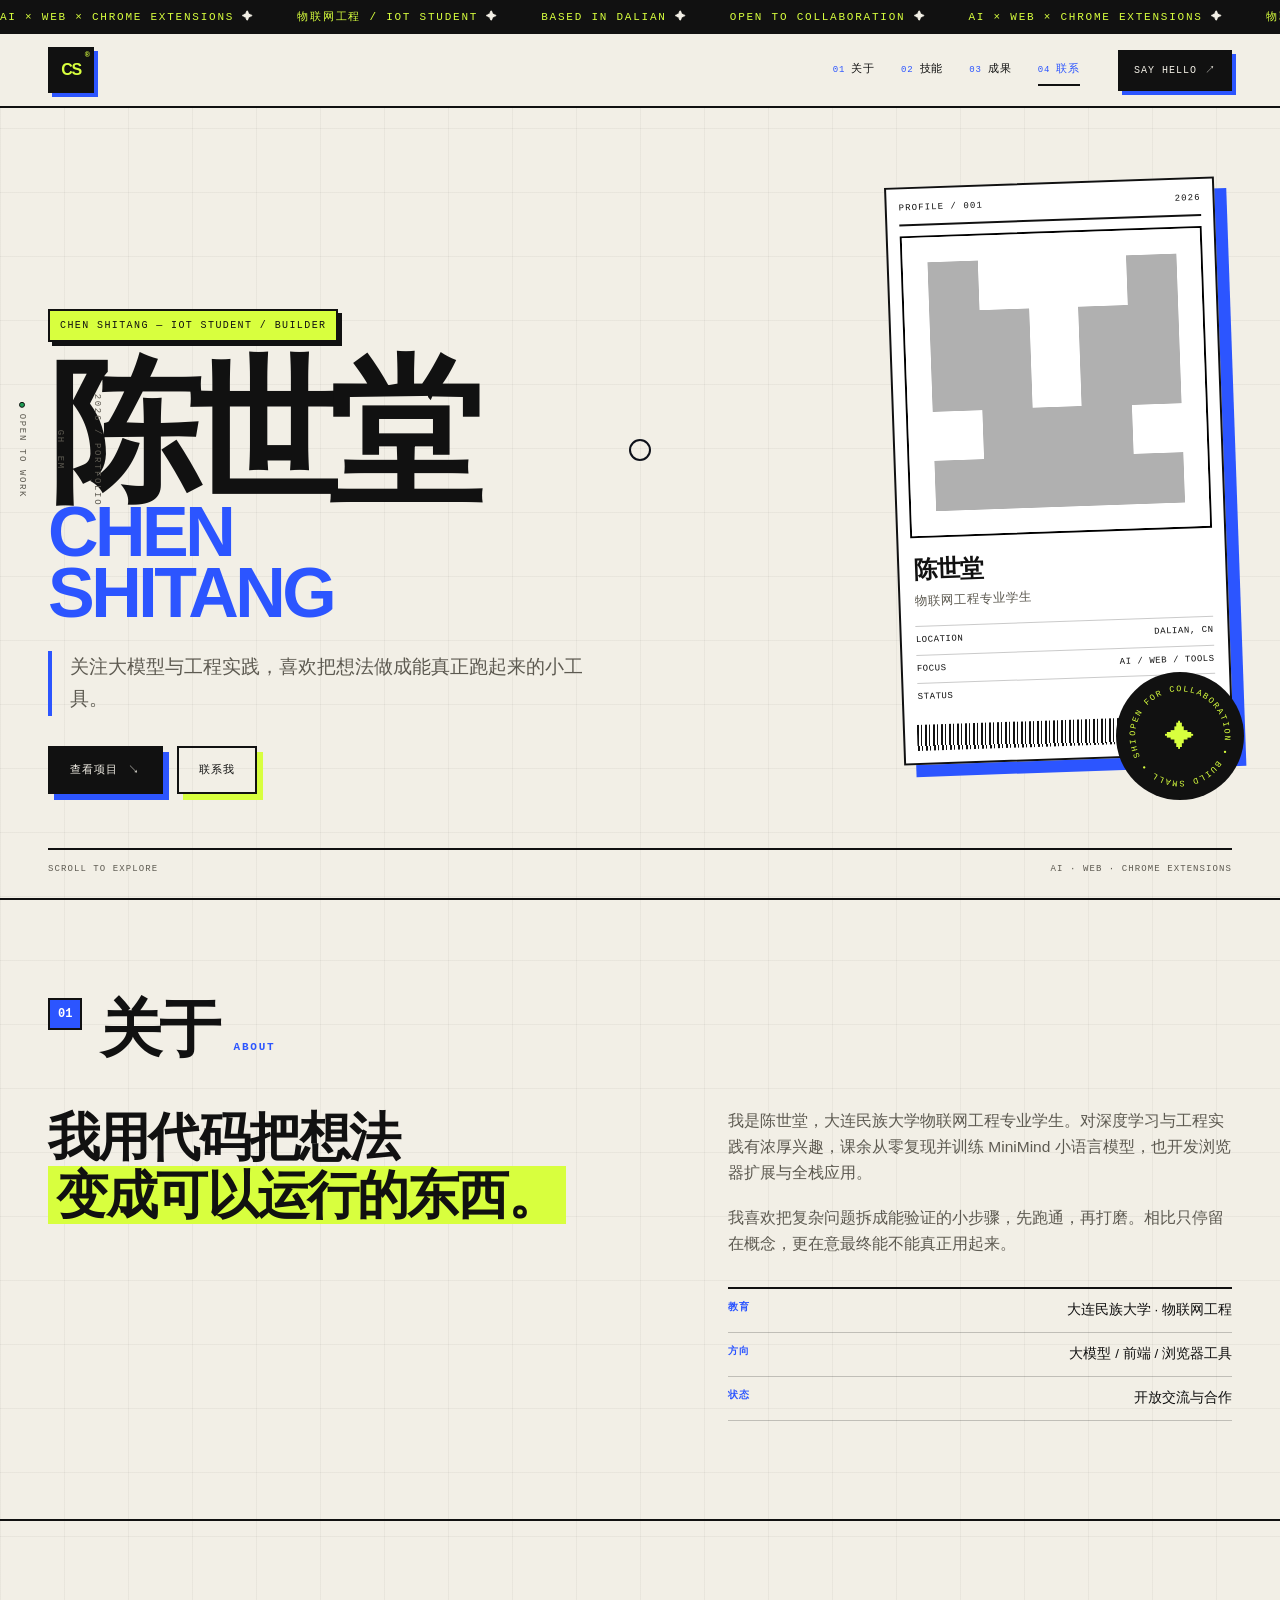
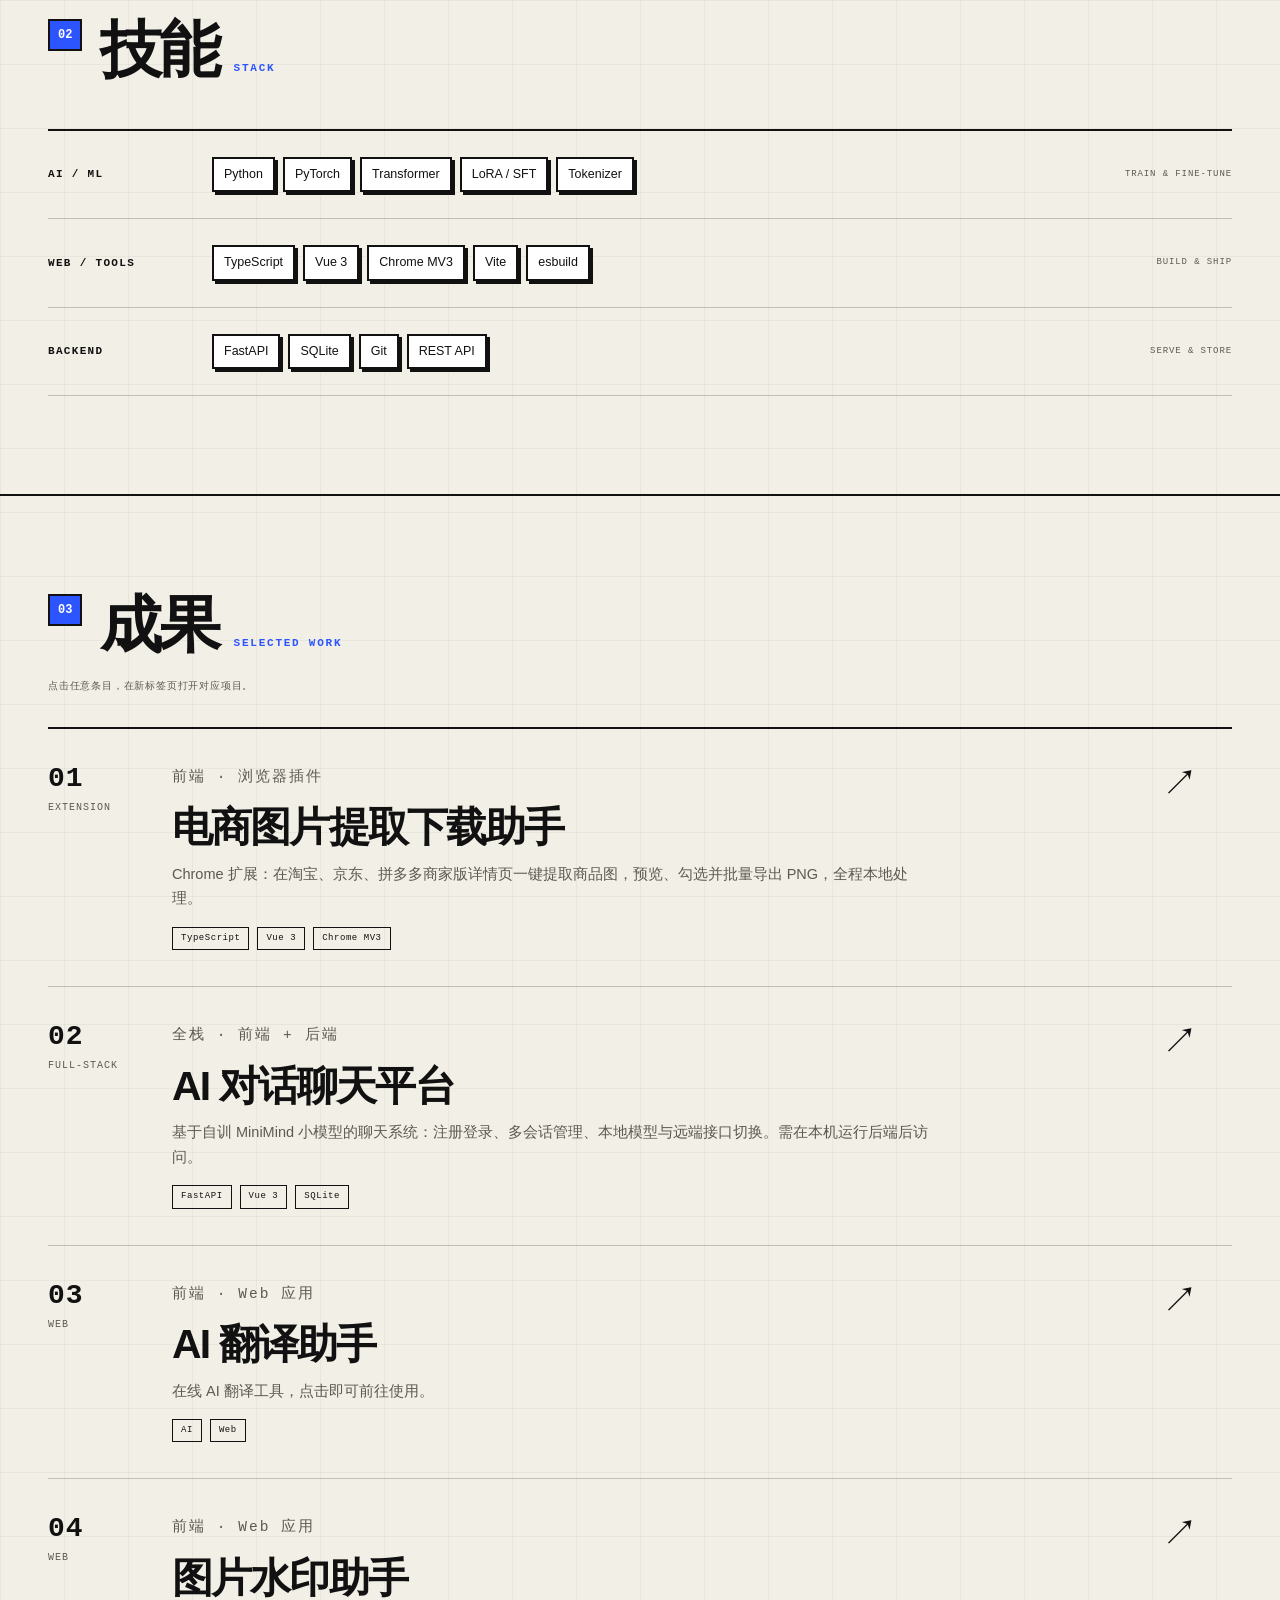
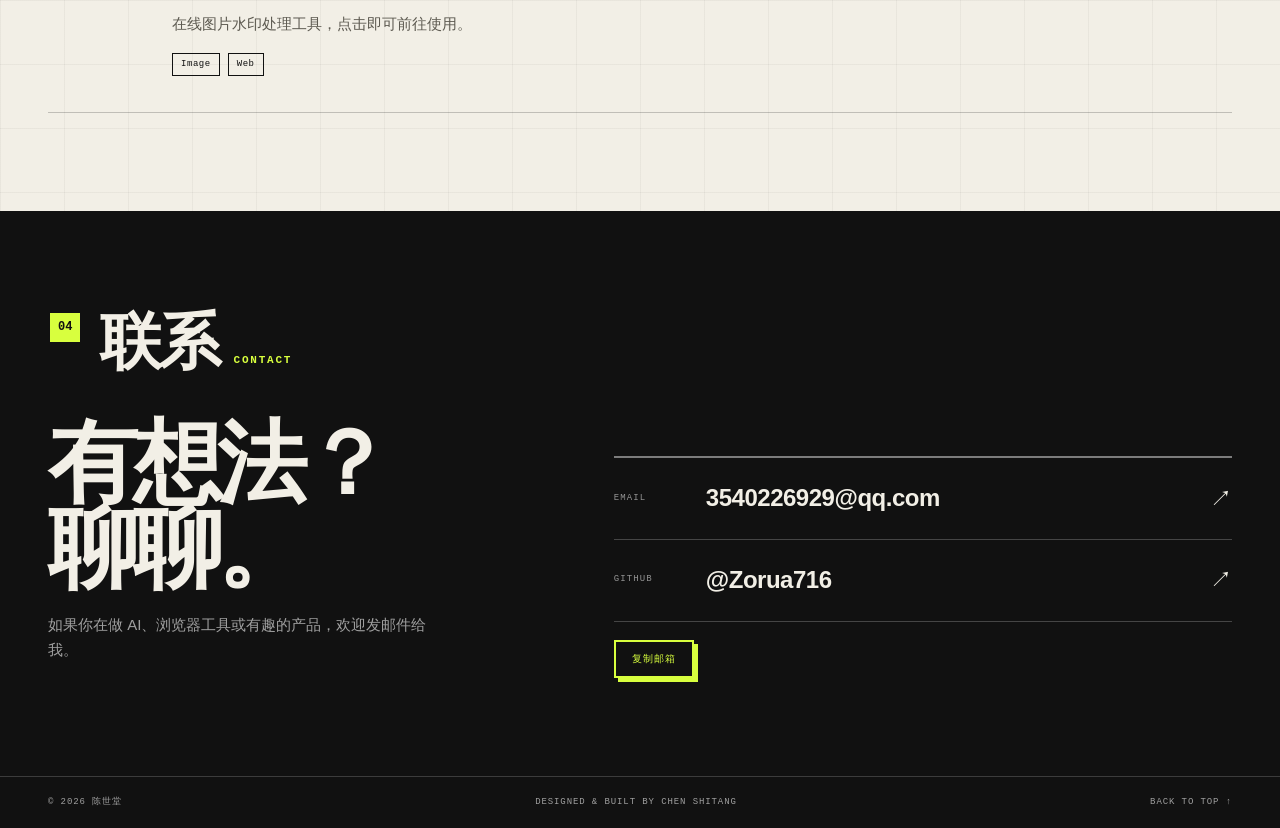
==== commit b8064a08: "Add works jump bar with four project links" ====
--- a/index.html
+++ b/index.html
@@ -28,7 +28,7 @@
       <nav class="nav" id="nav" aria-label="主导航">
         <a href="#about"><span>01</span>关于</a>
         <a href="#skills"><span>02</span>技能</a>
-        <a href="#projects"><span>03</span>项目</a>
+        <a href="#projects"><span>03</span>成果</a>
         <a href="#contact"><span>04</span>联系</a>
       </nav>
       <a class="top-cta" href="mailto:3540226929@qq.com">SAY HELLO <span>↗</span></a>
@@ -146,30 +146,53 @@
         <div class="container">
           <div class="section-head reveal">
             <span class="section-no">03</span>
-            <h2>项目 <em>SELECTED WORK</em></h2>
-          </div>
+            <h2>成果 <em>SELECTED WORK</em></h2>
+          </div>
+          <p class="project-note reveal">点击任意条目，在新标签页打开对应项目。</p>
           <div class="project-list">
-            <article class="project reveal">
-              <div class="project-left"><span class="project-no">01</span><span class="project-year">2026</span></div>
-              <div class="project-main">
-                <p class="project-type">AI / MODEL TRAINING</p>
-                <h3>MiniMind 小语言模型训练</h3>
-                <p>基于 PyTorch 复现 LLaMA 风格最小 Transformer，完成 GQA、RMSNorm、RoPE、SwiGLU 与 KV Cache 增量解码，并实践分词器训练、预训练、SFT 与 LoRA 微调；配套支持本地模型切换的聊天系统。</p>
-                <ul class="tags"><li>Python</li><li>PyTorch</li><li>Transformer</li><li>FastAPI</li><li>Vue 3</li></ul>
-              </div>
-              <div class="project-mark" aria-hidden="true">↗</div>
-            </article>
-
-            <article class="project reveal">
-              <div class="project-left"><span class="project-no">02</span><span class="project-year">2026</span></div>
-              <div class="project-main">
-                <p class="project-type">CHROME EXTENSION / WEB</p>
+            <a class="project project-link reveal" href="https://zorua716.github.io/ecom-image-downloader/" target="_blank" rel="noreferrer">
+              <div class="project-left"><span class="project-no">01</span><span class="project-year">EXTENSION</span></div>
+              <div class="project-main">
+                <p class="project-type">前端 · 浏览器插件</p>
                 <h3>电商图片提取下载助手</h3>
-                <p>一款 Chrome 浏览器扩展，在淘宝、京东、拼多多商家版商品详情页一键提取商品图片，集中预览、按需勾选并统一转换为 PNG 下载，全程本地处理。</p>
-                <ul class="tags"><li>TypeScript</li><li>Vue 3</li><li>Chrome MV3</li><li>Vite</li><li>esbuild</li></ul>
-              </div>
-              <div class="project-mark" aria-hidden="true">↗</div>
-            </article>
+                <p>Chrome 扩展：在淘宝、京东、拼多多商家版详情页一键提取商品图，预览、勾选并批量导出 PNG，全程本地处理。</p>
+                <ul class="tags"><li>TypeScript</li><li>Vue 3</li><li>Chrome MV3</li></ul>
+              </div>
+              <div class="project-mark" aria-hidden="true">↗</div>
+            </a>
+
+            <a class="project project-link reveal" href="http://127.0.0.1:5173" target="_blank" rel="noreferrer">
+              <div class="project-left"><span class="project-no">02</span><span class="project-year">FULL-STACK</span></div>
+              <div class="project-main">
+                <p class="project-type">全栈 · 前端 + 后端</p>
+                <h3>AI 对话聊天平台</h3>
+                <p>基于自训 MiniMind 小模型的聊天系统：注册登录、多会话管理、本地模型与远端接口切换。需在本机运行后端后访问。</p>
+                <ul class="tags"><li>FastAPI</li><li>Vue 3</li><li>SQLite</li></ul>
+              </div>
+              <div class="project-mark" aria-hidden="true">↗</div>
+            </a>
+
+            <a class="project project-link reveal" href="https://app-fchtr2rmi2o1.miaoda.online/" target="_blank" rel="noreferrer">
+              <div class="project-left"><span class="project-no">03</span><span class="project-year">WEB</span></div>
+              <div class="project-main">
+                <p class="project-type">前端 · Web 应用</p>
+                <h3>AI 翻译助手</h3>
+                <p>在线 AI 翻译工具，点击即可前往使用。</p>
+                <ul class="tags"><li>AI</li><li>Web</li></ul>
+              </div>
+              <div class="project-mark" aria-hidden="true">↗</div>
+            </a>
+
+            <a class="project project-link reveal" href="https://app-fchf03k7ahvl.miaoda.online/" target="_blank" rel="noreferrer">
+              <div class="project-left"><span class="project-no">04</span><span class="project-year">WEB</span></div>
+              <div class="project-main">
+                <p class="project-type">前端 · Web 应用</p>
+                <h3>图片水印助手</h3>
+                <p>在线图片水印处理工具，点击即可前往使用。</p>
+                <ul class="tags"><li>Image</li><li>Web</li></ul>
+              </div>
+              <div class="project-mark" aria-hidden="true">↗</div>
+            </a>
           </div>
         </div>
       </section>
--- a/styles.css
+++ b/styles.css
@@ -676,6 +676,19 @@
   border-top: 2px solid var(--ink);
 }
 
+.project-note {
+  margin: -26px 0 32px;
+  color: var(--muted);
+  font-family: var(--mono);
+  font-size: 10px;
+  letter-spacing: 0.08em;
+}
+
+.project-link {
+  color: inherit;
+  text-decoration: none;
+}
+
 .project {
   display: grid;
   grid-template-columns: 100px 1fr 70px;
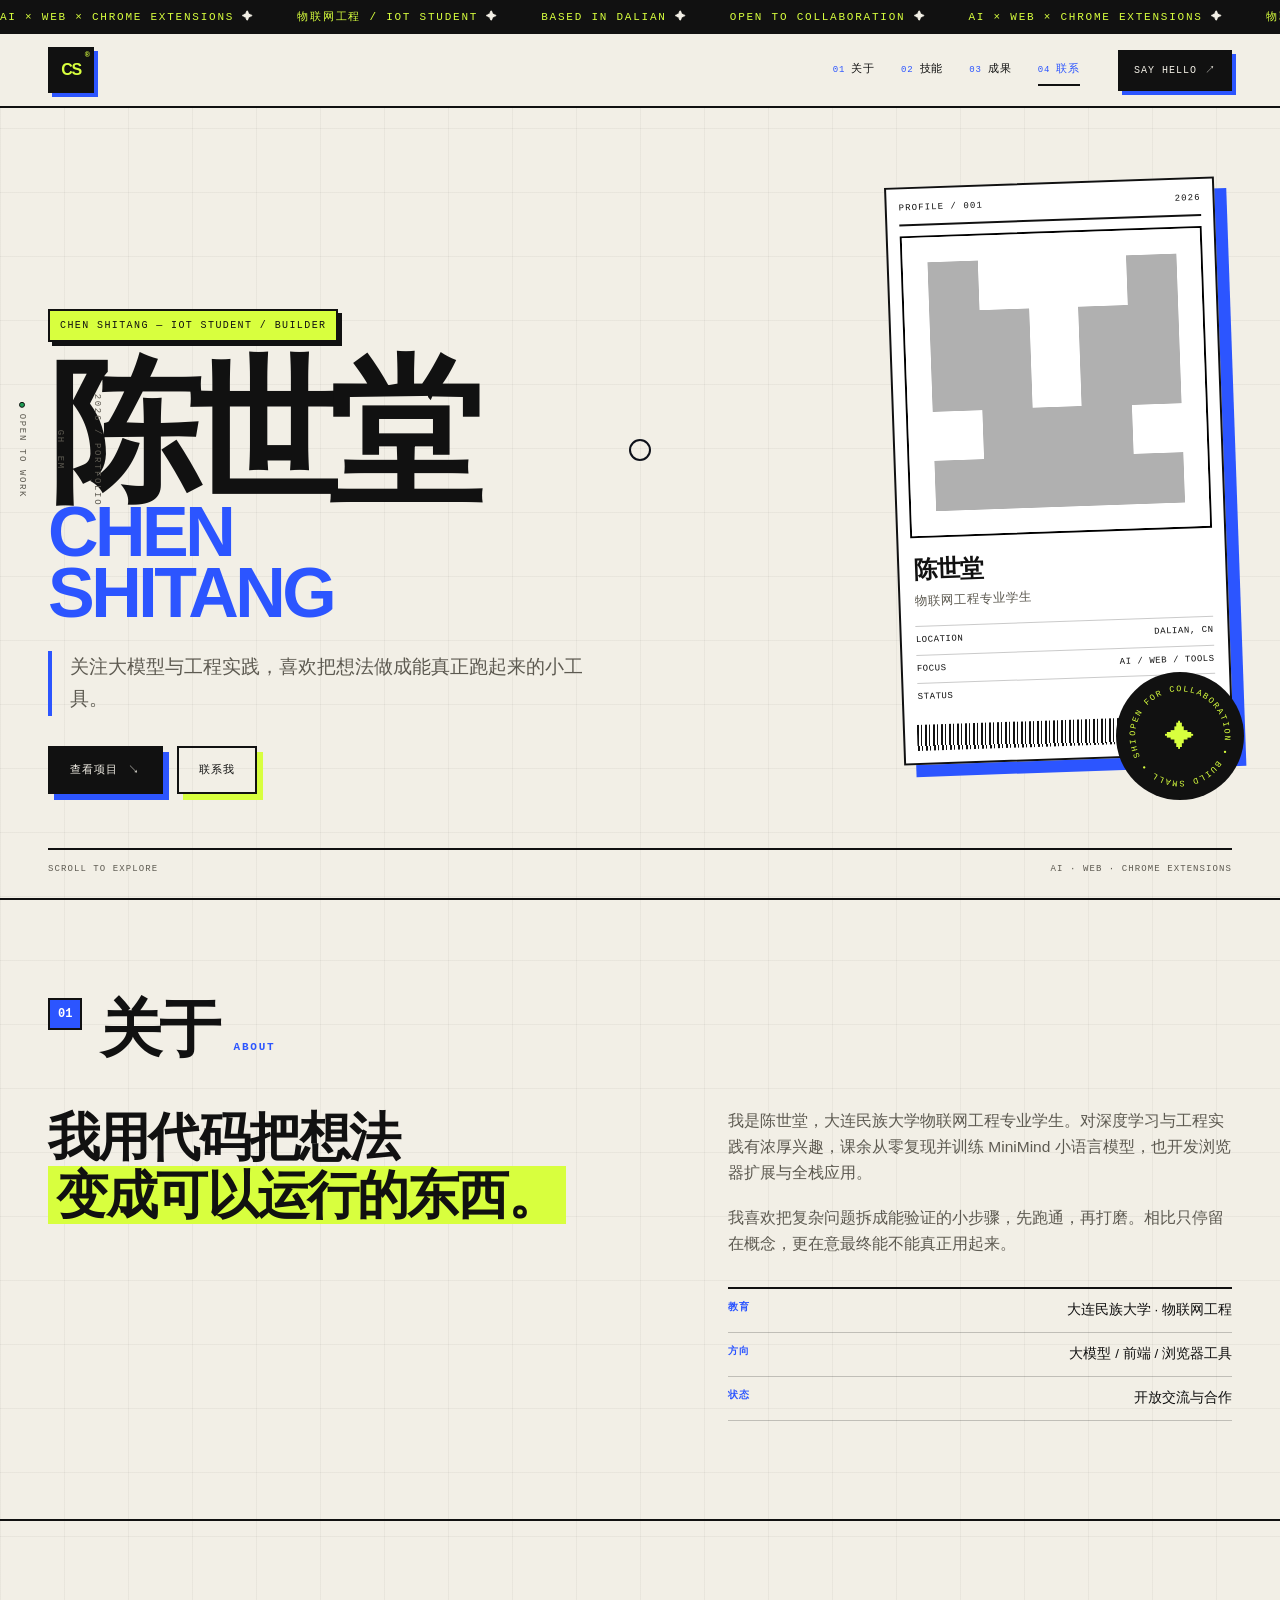
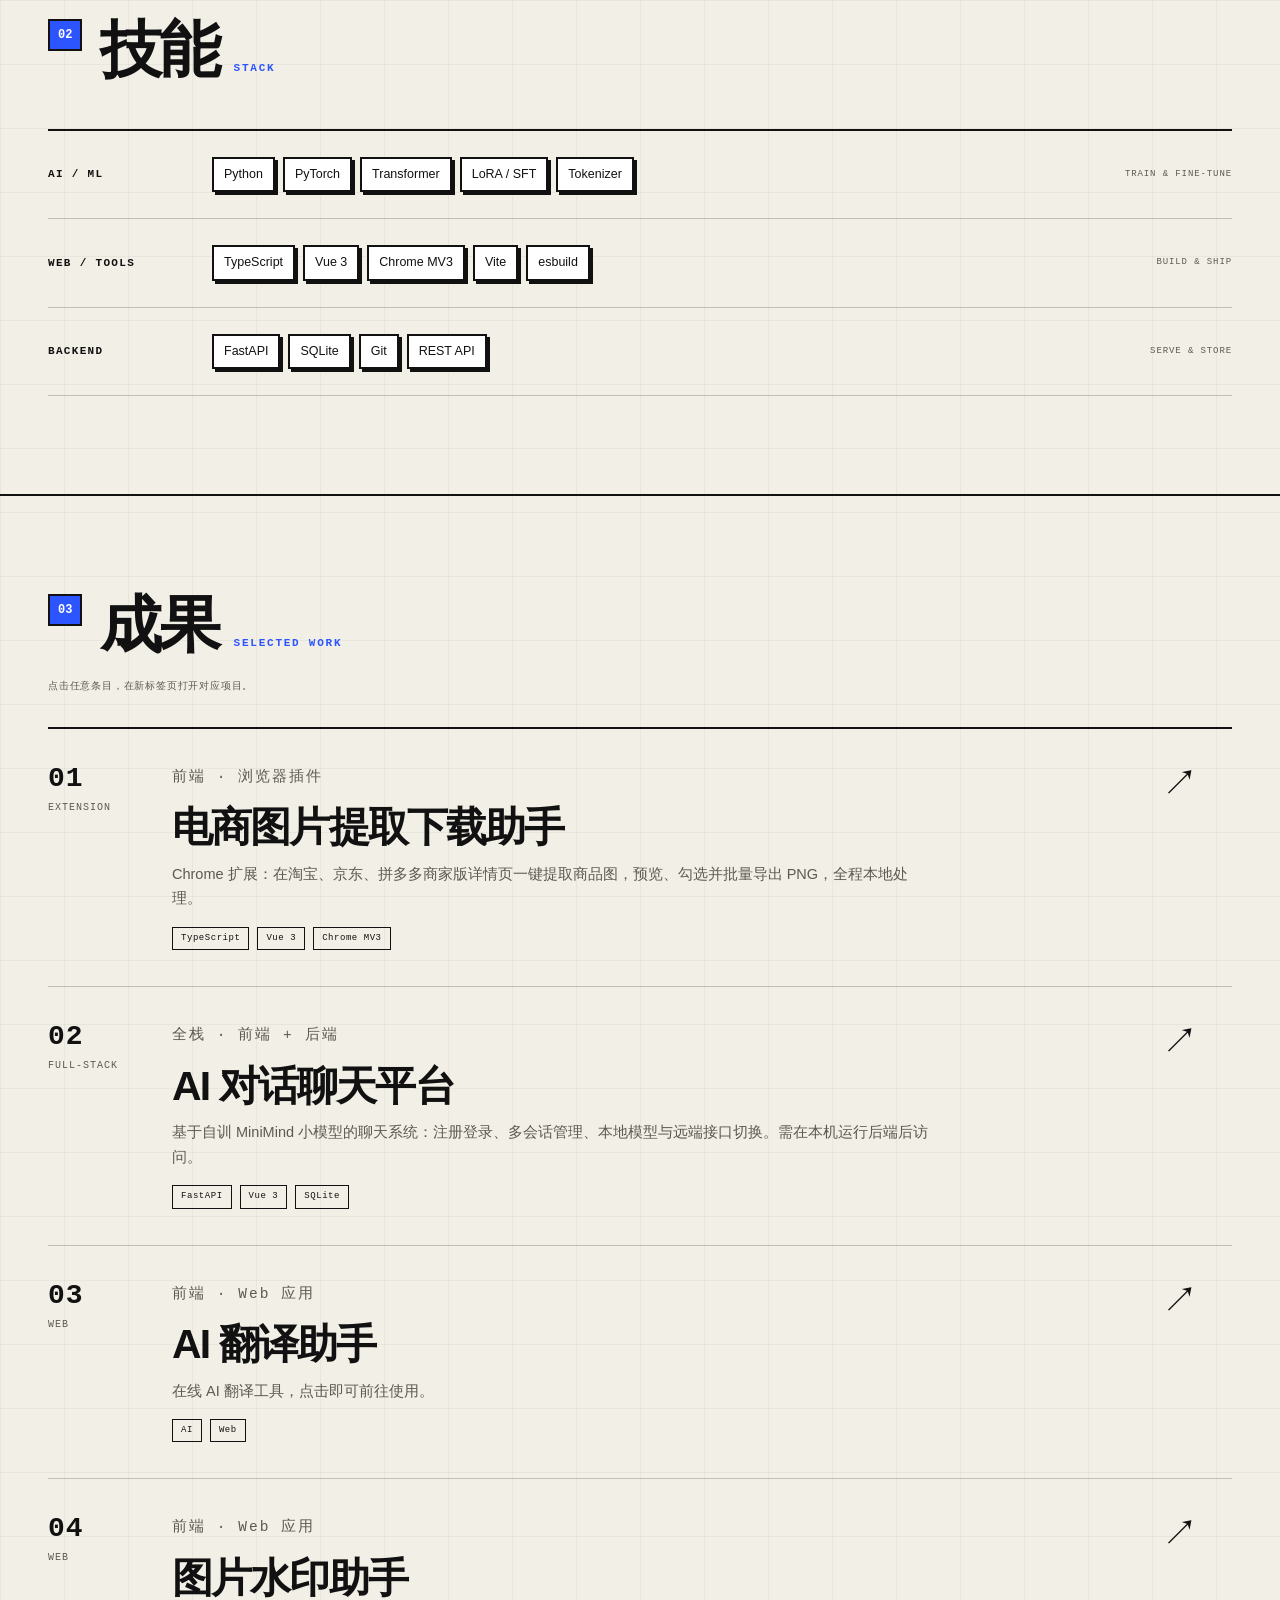
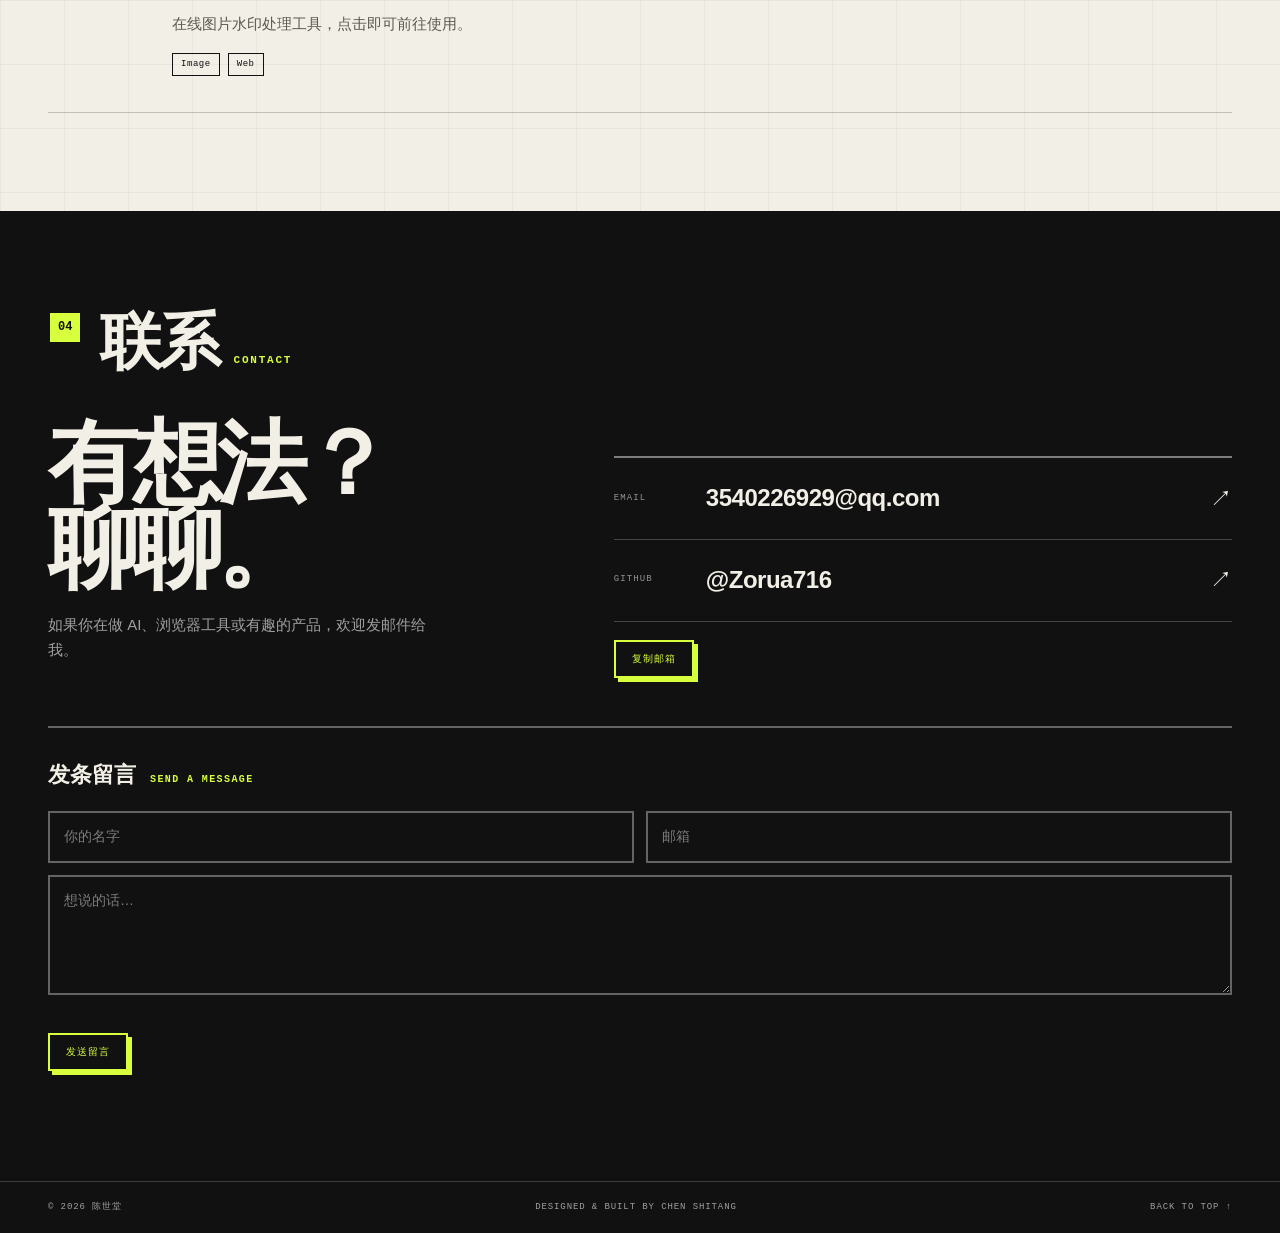
==== commit 7600b5e6: "Add FastAPI backend with admin, contact form, analytics and uploads" ====
--- a/index.html
+++ b/index.html
@@ -149,7 +149,7 @@
             <h2>成果 <em>SELECTED WORK</em></h2>
           </div>
           <p class="project-note reveal">点击任意条目，在新标签页打开对应项目。</p>
-          <div class="project-list">
+          <div class="project-list" id="project-list">
             <a class="project project-link reveal" href="https://zorua716.github.io/ecom-image-downloader/" target="_blank" rel="noreferrer">
               <div class="project-left"><span class="project-no">01</span><span class="project-year">EXTENSION</span></div>
               <div class="project-main">
@@ -218,6 +218,17 @@
               <button class="copy-email" id="copy-email" type="button" data-email="3540226929@qq.com">复制邮箱</button>
             </div>
           </div>
+          <form class="contact-form reveal" id="contact-form" novalidate>
+            <h3>发条留言 <em>SEND A MESSAGE</em></h3>
+            <div class="form-grid">
+              <input type="text" name="name" placeholder="你的名字" maxlength="80" required />
+              <input type="email" name="email" placeholder="邮箱" maxlength="160" required />
+            </div>
+            <input type="text" name="website" class="hp" tabindex="-1" autocomplete="off" aria-hidden="true" />
+            <textarea name="message" placeholder="想说的话…" maxlength="2000" required></textarea>
+            <button type="submit" class="copy-email">发送留言</button>
+            <p class="form-msg" id="contact-msg" aria-live="polite"></p>
+          </form>
         </div>
       </section>
     </main>
--- a/styles.css
+++ b/styles.css
@@ -877,6 +877,85 @@
   color: var(--ink);
 }
 
+.contact-form {
+  margin-top: 48px;
+  padding-top: 28px;
+  border-top: 2px solid rgba(255, 255, 255, 0.35);
+}
+
+.contact-form h3 {
+  display: flex;
+  align-items: baseline;
+  gap: 14px;
+  margin: 0 0 18px;
+  font-family: var(--sans);
+  font-size: 22px;
+}
+
+.contact-form h3 em {
+  color: var(--lime);
+  font-family: var(--mono);
+  font-size: 10px;
+  font-style: normal;
+  letter-spacing: 0.14em;
+}
+
+.form-grid {
+  display: grid;
+  grid-template-columns: 1fr 1fr;
+  gap: 12px;
+}
+
+.contact-form input,
+.contact-form textarea {
+  width: 100%;
+  margin: 0 0 12px;
+  padding: 12px 14px;
+  border: 2px solid rgba(255, 255, 255, 0.35);
+  border-radius: 0;
+  background: transparent;
+  color: var(--paper);
+  font: inherit;
+  font-size: 14px;
+}
+
+.contact-form textarea {
+  min-height: 120px;
+  resize: vertical;
+}
+
+.contact-form input:focus,
+.contact-form textarea:focus {
+  outline: none;
+  border-color: var(--lime);
+}
+
+.contact-form input::placeholder,
+.contact-form textarea::placeholder {
+  color: rgba(255, 255, 255, 0.45);
+}
+
+.hp {
+  position: absolute;
+  left: -9999px;
+  width: 1px;
+  height: 1px;
+  opacity: 0;
+}
+
+.form-msg {
+  margin: 12px 0 0;
+  font-size: 13px;
+}
+
+.form-msg.ok {
+  color: var(--lime);
+}
+
+.form-msg.err {
+  color: #ff9a86;
+}
+
 /* Footer */
 .site-footer {
   padding: 18px 0;
@@ -1114,6 +1193,10 @@
     align-items: flex-start;
     gap: 6px;
   }
+
+  .form-grid {
+    grid-template-columns: 1fr;
+  }
 }
 
 @media (hover: none), (pointer: coarse) {
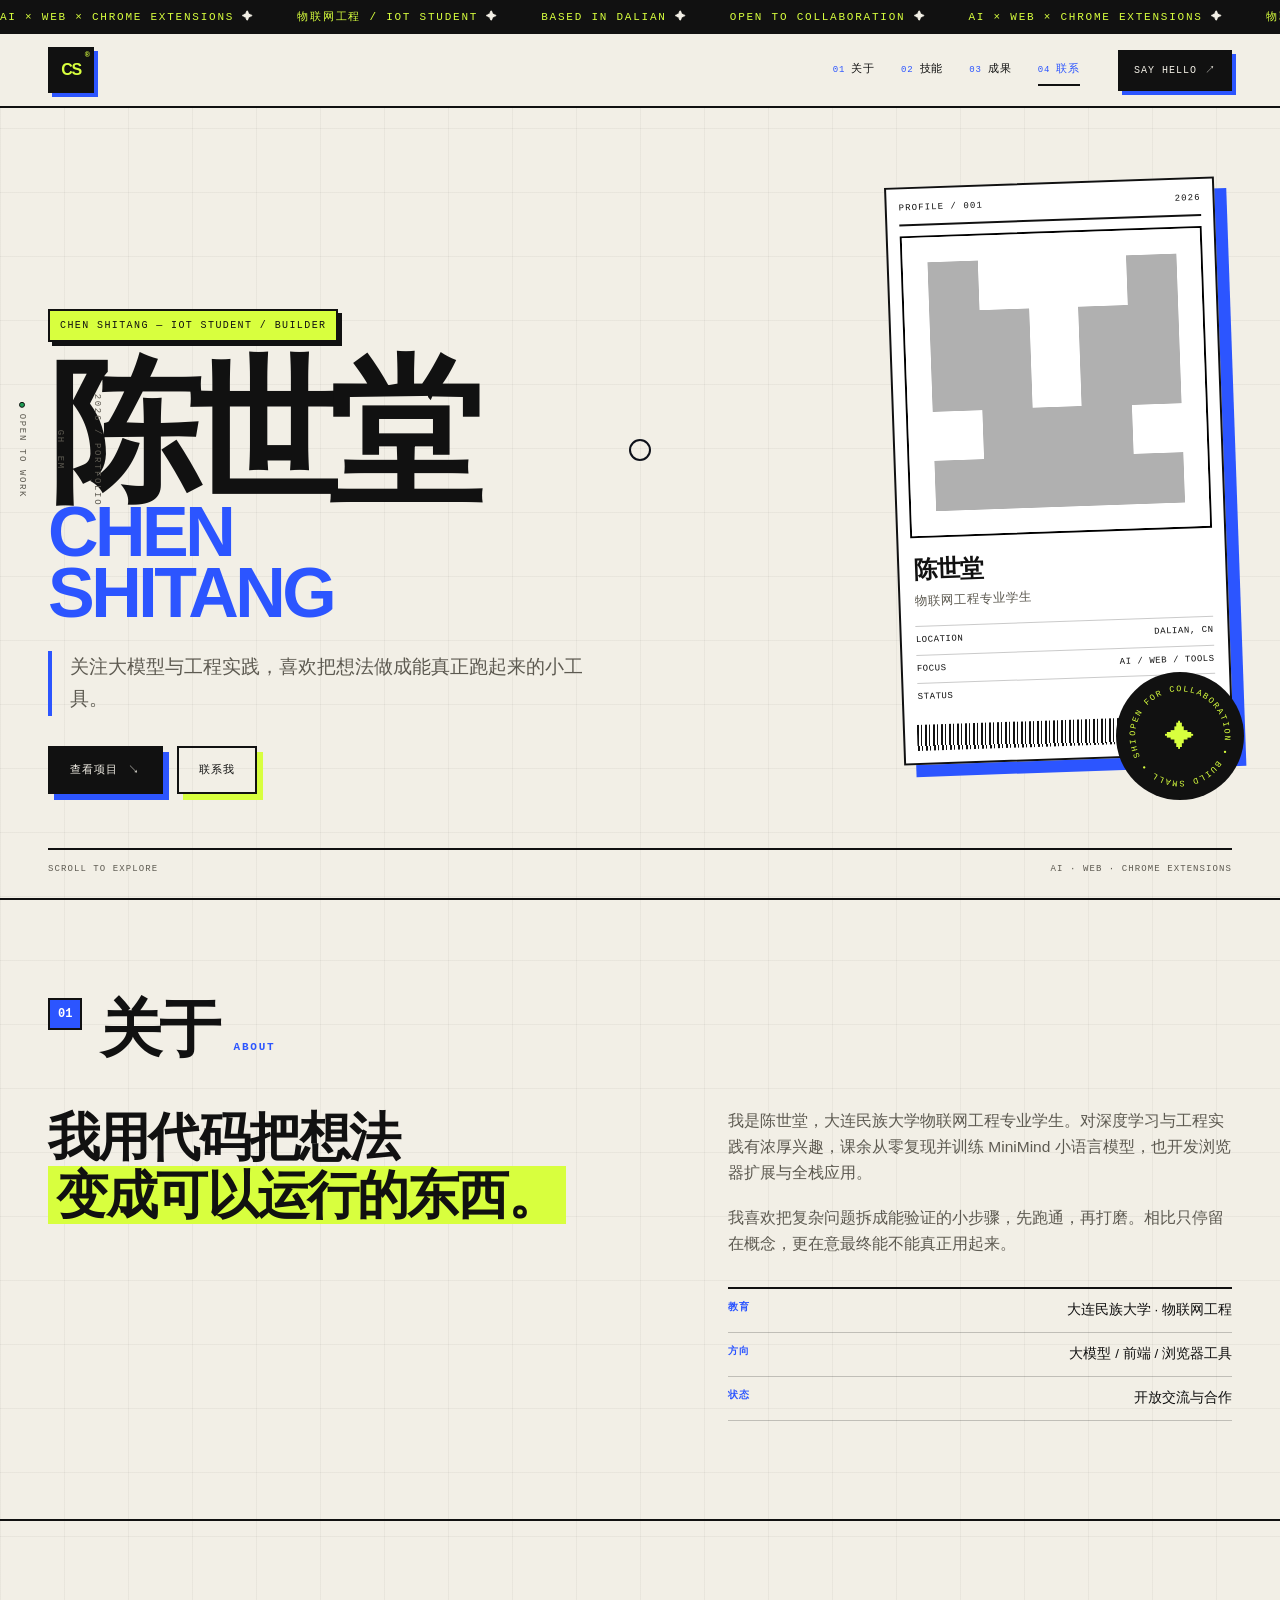
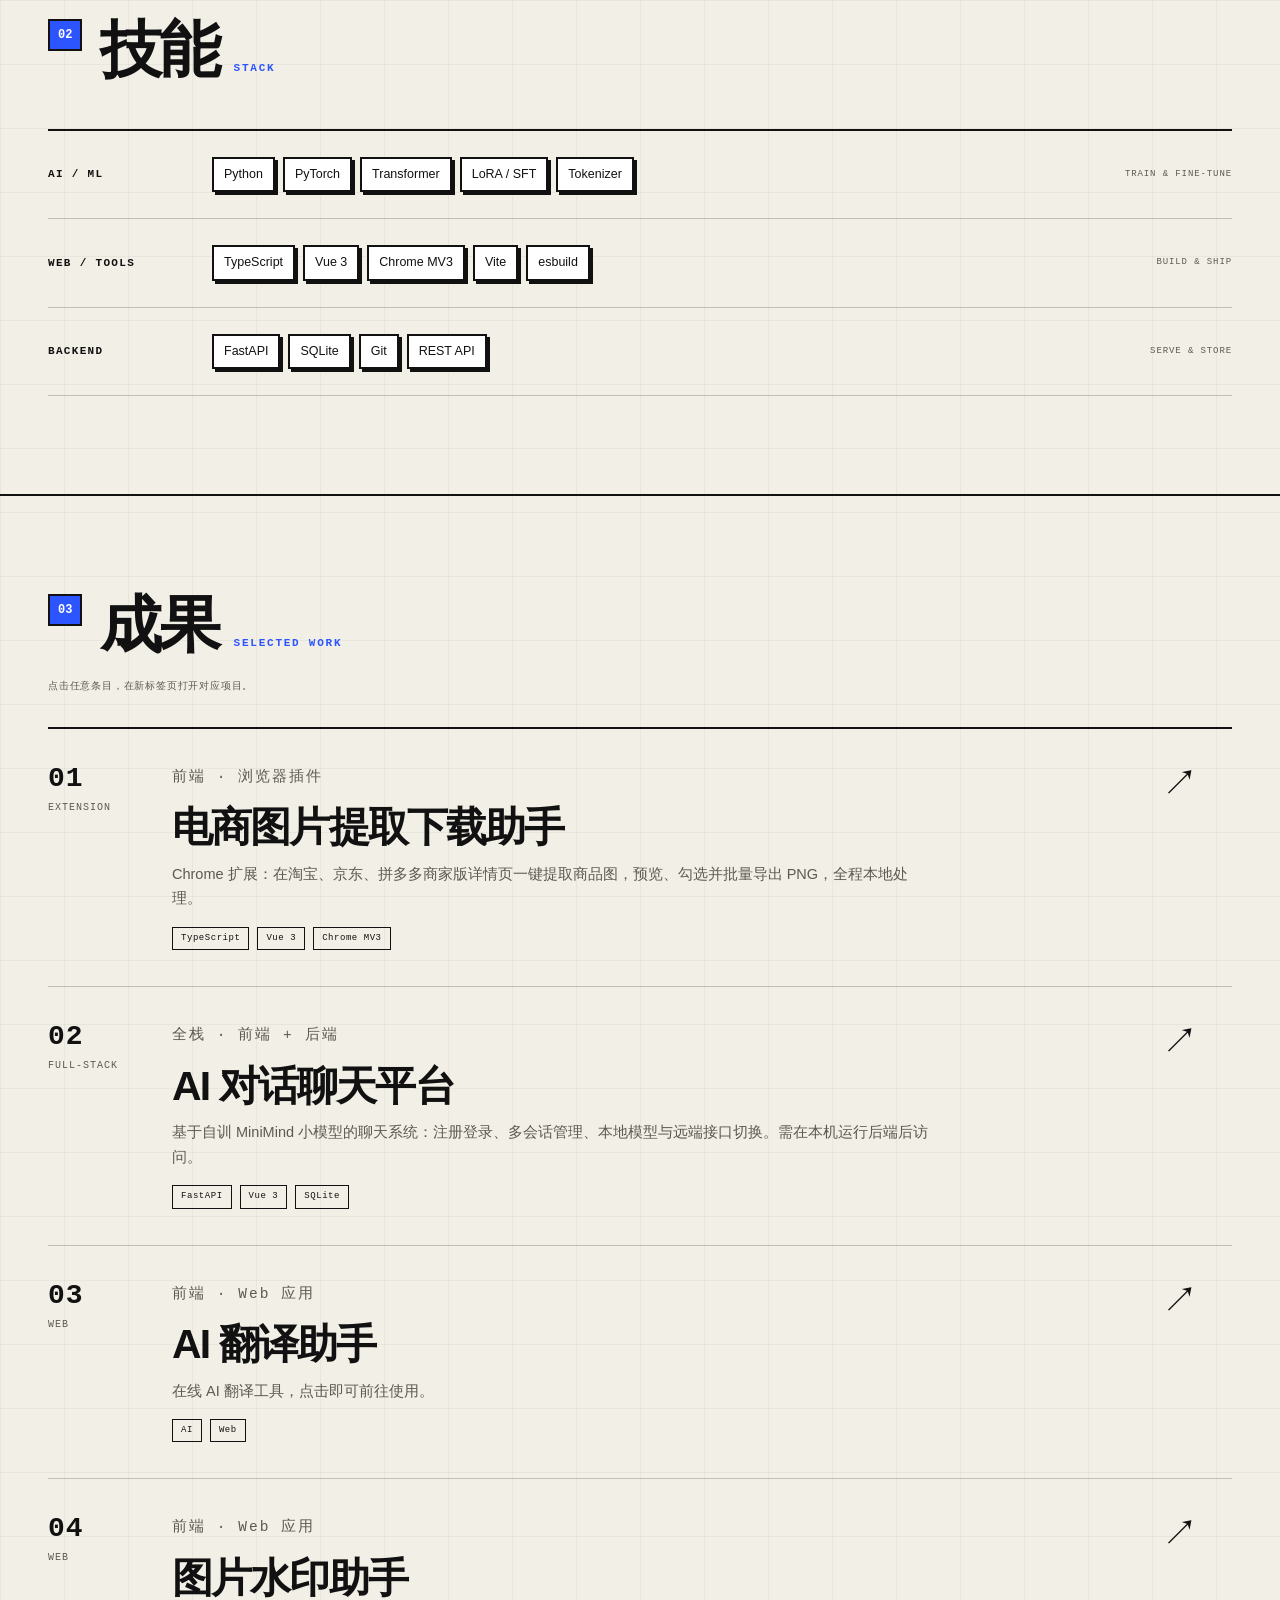
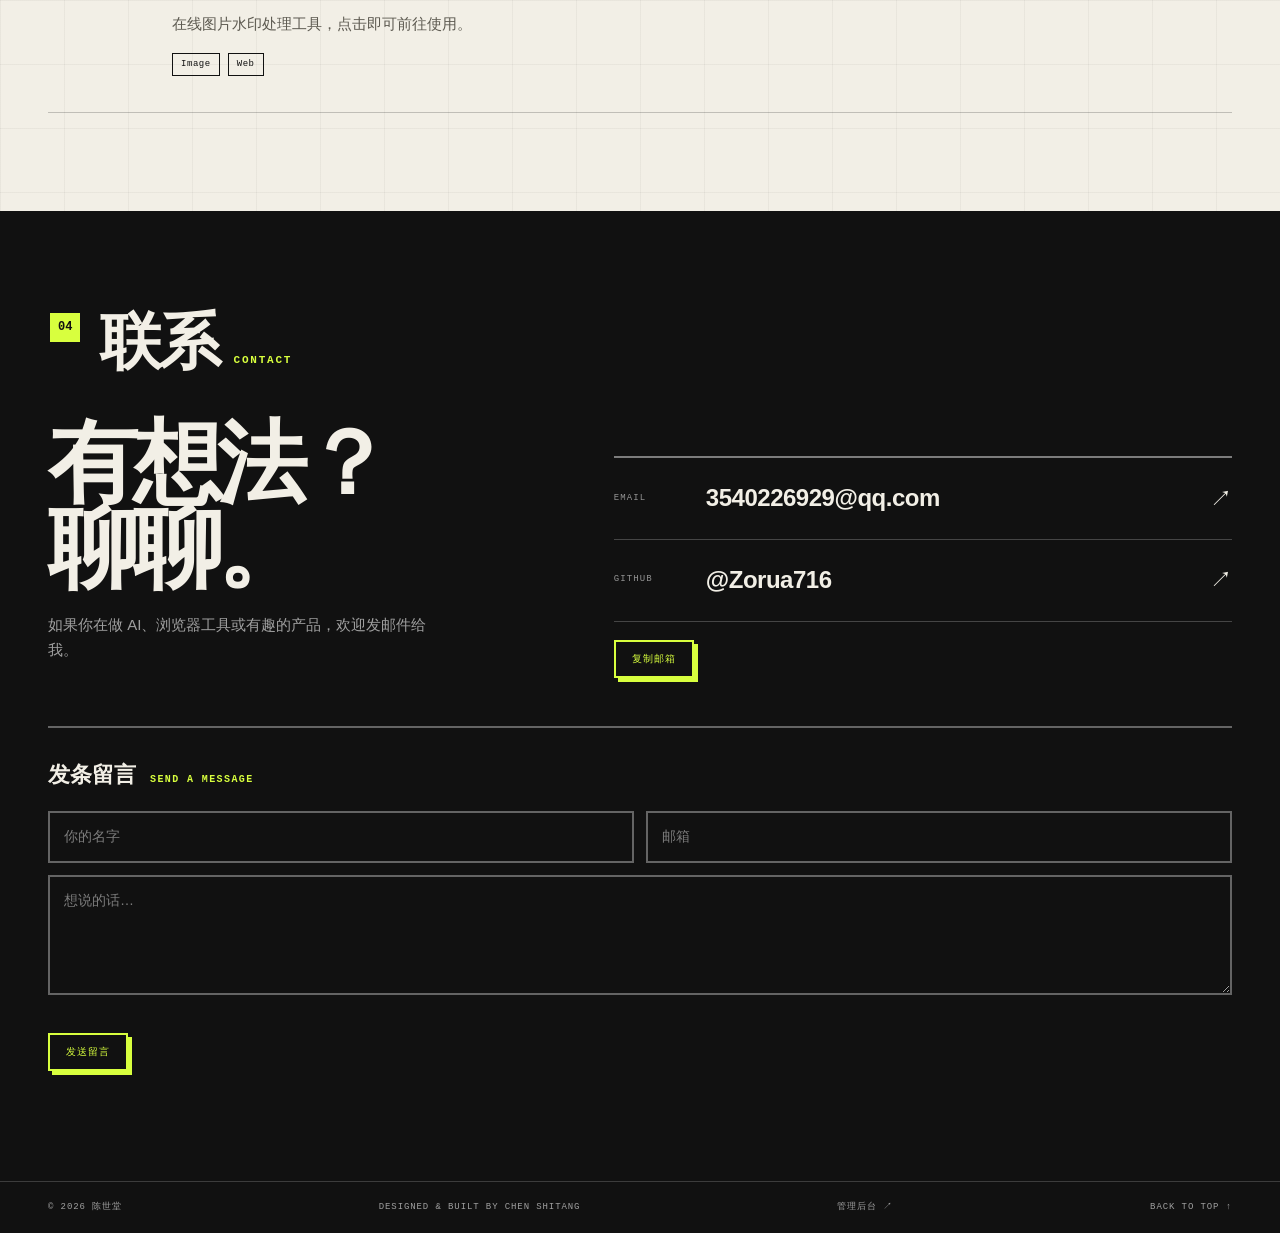
==== commit 2f8d9d25: "Integrate backend with site and redesign admin UI" ====
--- a/index.html
+++ b/index.html
@@ -237,6 +237,7 @@
       <div class="container footer-grid">
         <span>© 2026 陈世堂</span>
         <span>DESIGNED &amp; BUILT BY CHEN SHITANG</span>
+        <a id="admin-link" href="http://127.0.0.1:8000/admin" target="_blank" rel="noreferrer">管理后台 ↗</a>
         <a href="#top">BACK TO TOP ↑</a>
       </div>
     </footer>
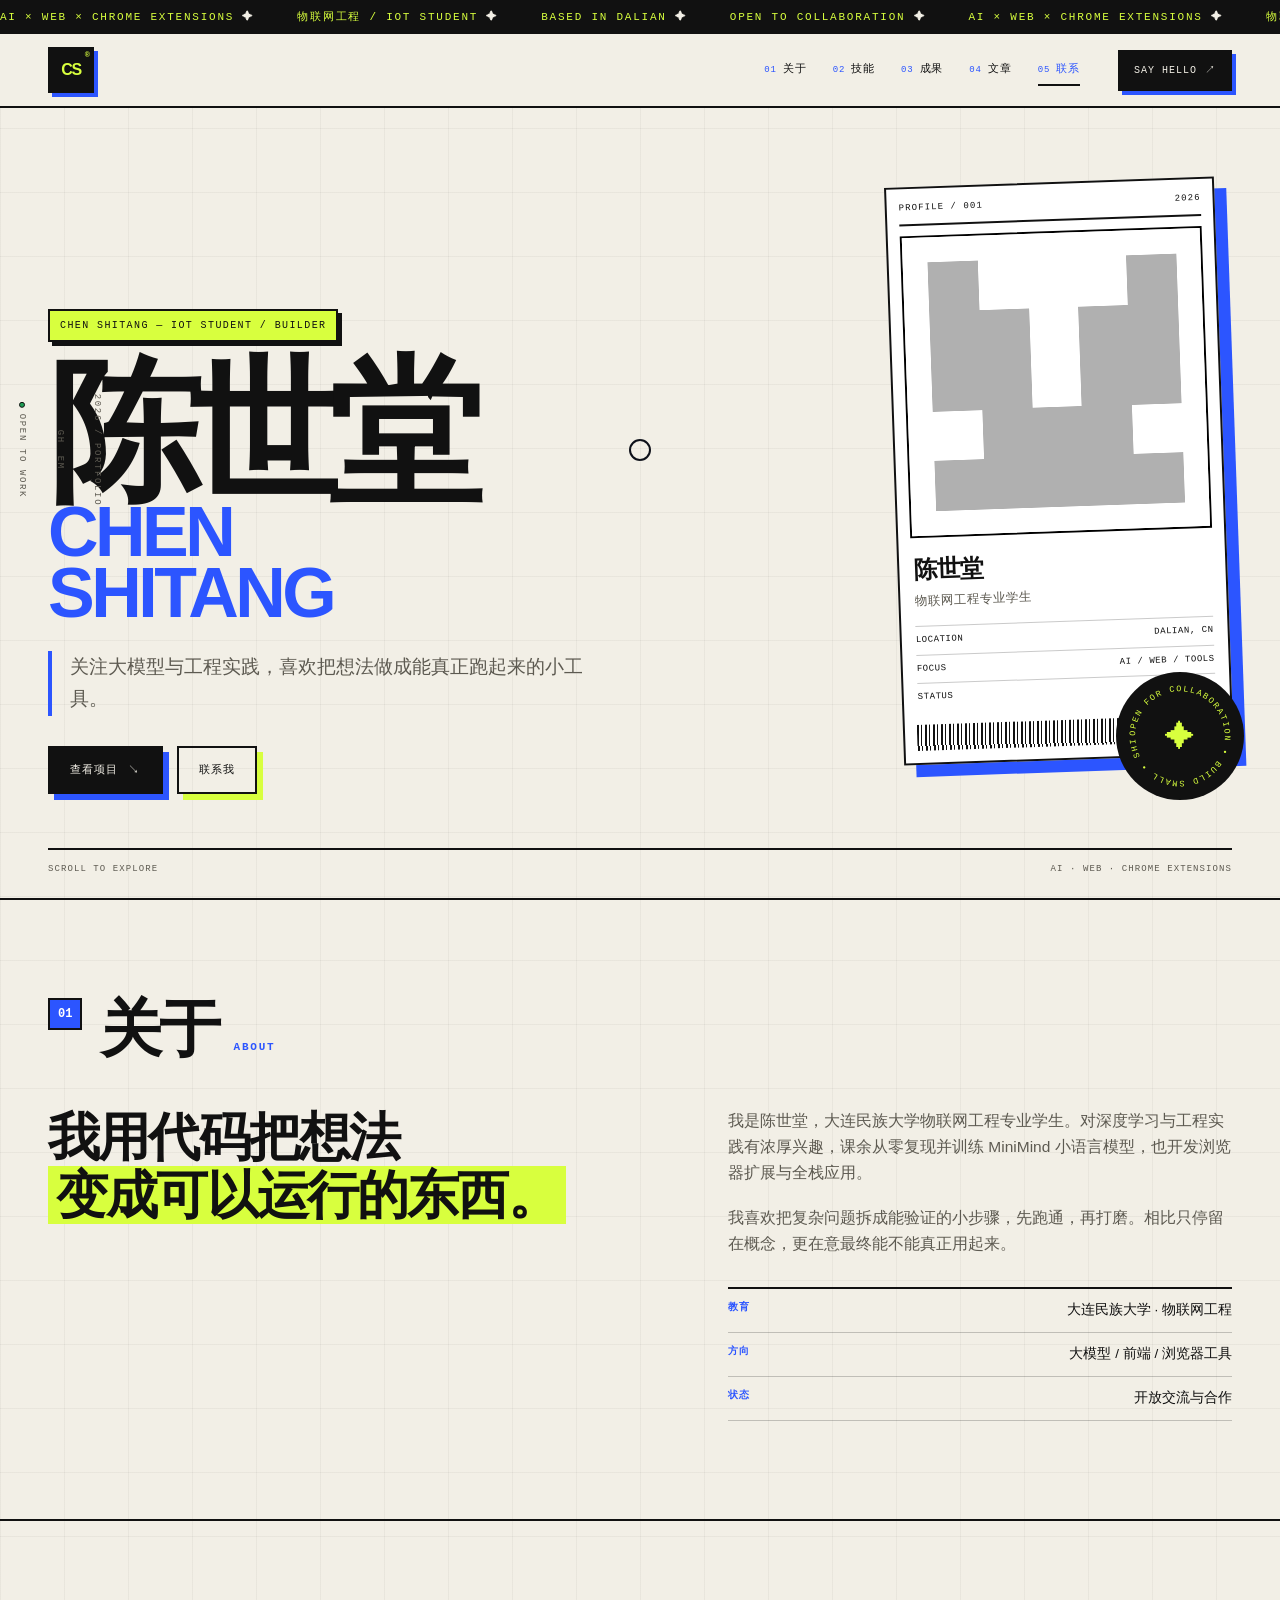
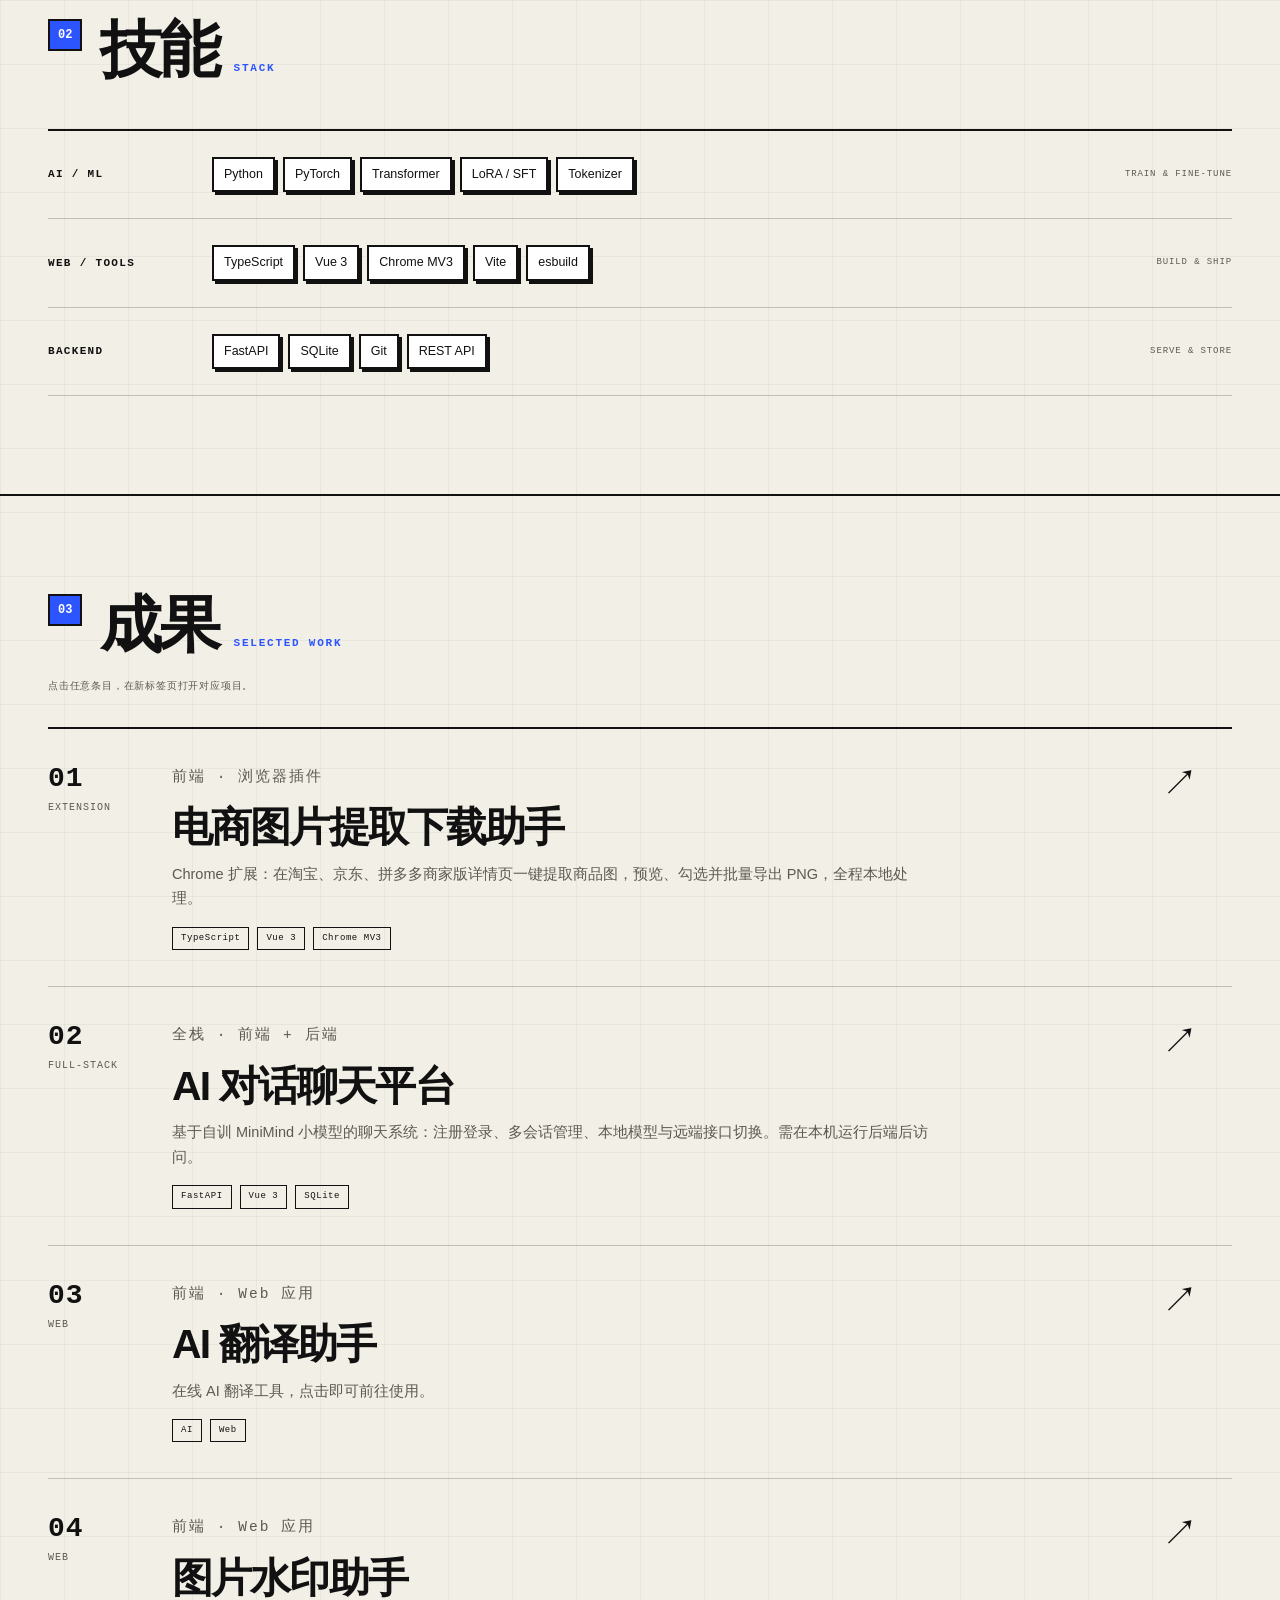
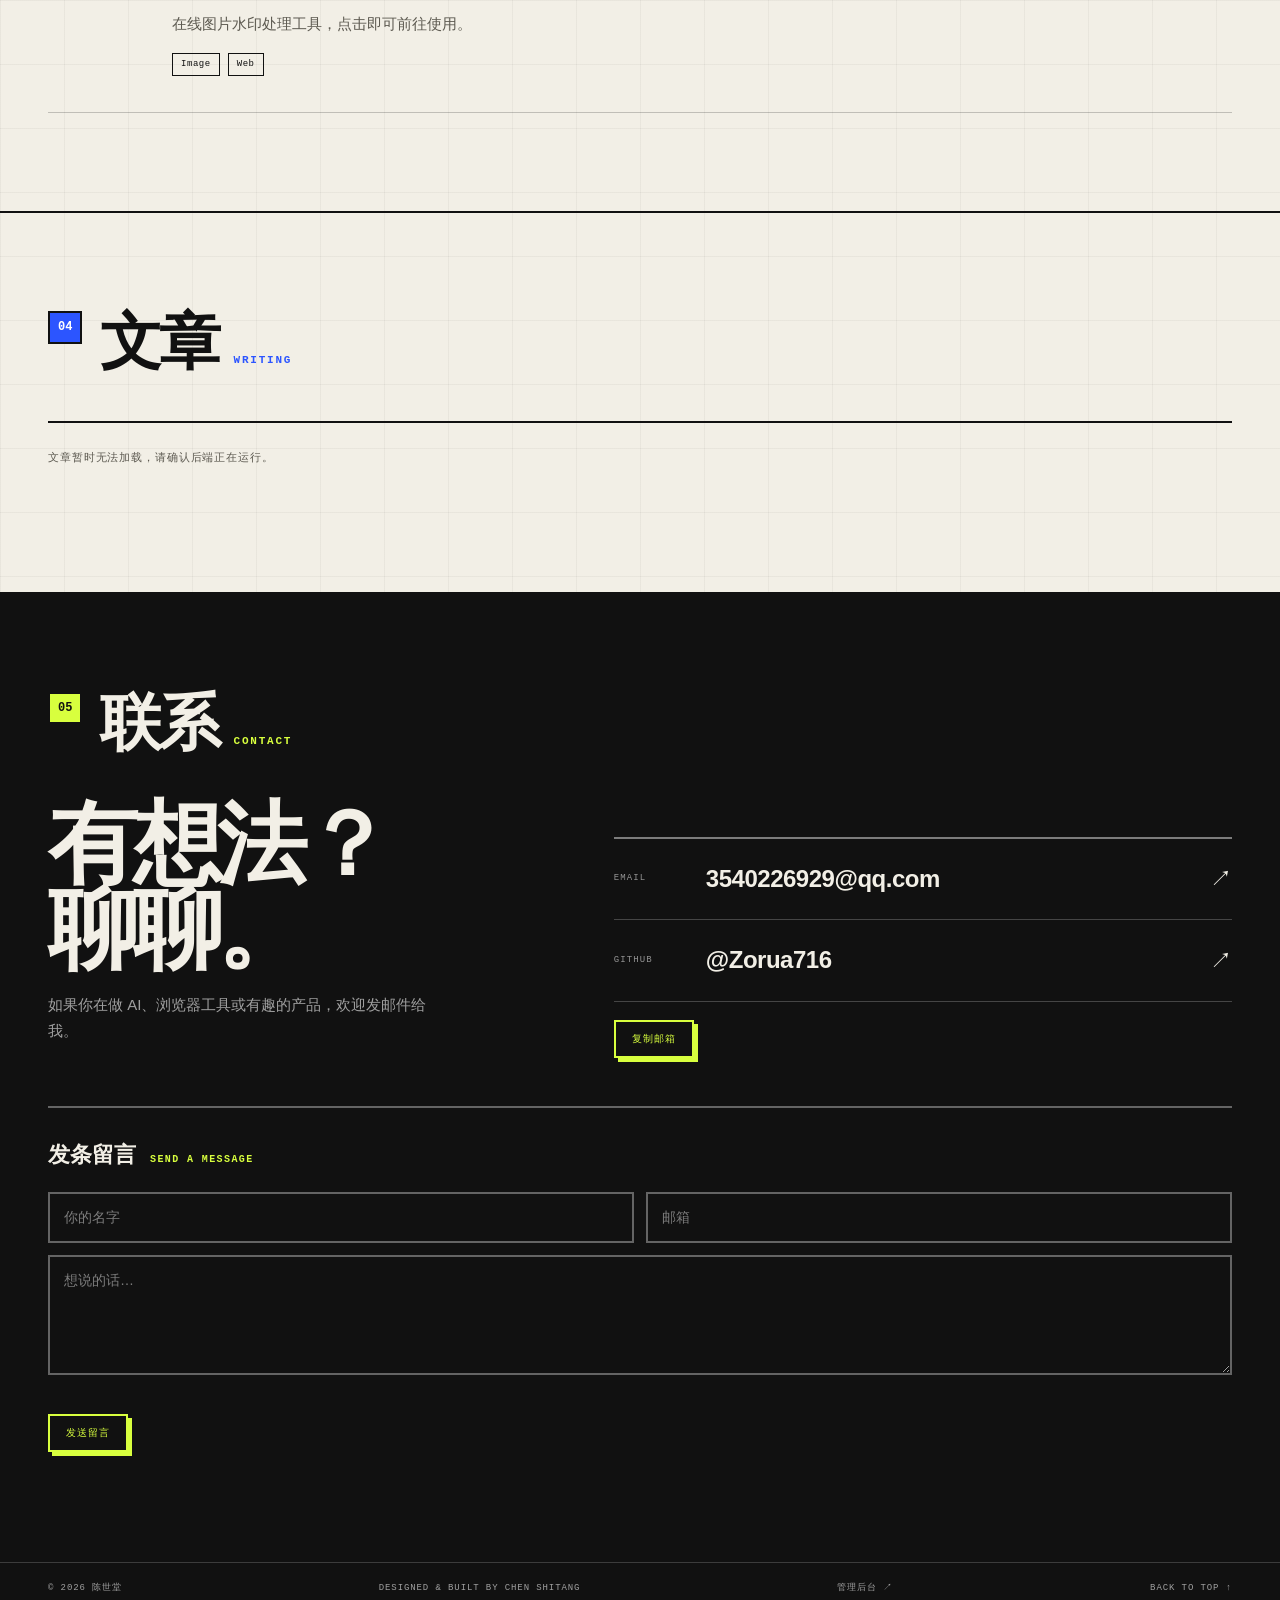
==== commit 983f3a9b: "Add posts section and fix local backend API fallback" ====
--- a/index.html
+++ b/index.html
@@ -29,7 +29,8 @@
         <a href="#about"><span>01</span>关于</a>
         <a href="#skills"><span>02</span>技能</a>
         <a href="#projects"><span>03</span>成果</a>
-        <a href="#contact"><span>04</span>联系</a>
+        <a href="#posts"><span>04</span>文章</a>
+        <a href="#contact"><span>05</span>联系</a>
       </nav>
       <a class="top-cta" href="mailto:3540226929@qq.com">SAY HELLO <span>↗</span></a>
       <button class="menu-toggle" id="menu-toggle" type="button" aria-expanded="false" aria-controls="nav" aria-label="打开菜单">
@@ -161,7 +162,7 @@
               <div class="project-mark" aria-hidden="true">↗</div>
             </a>
 
-            <a class="project project-link reveal" href="http://127.0.0.1:5173" target="_blank" rel="noreferrer">
+            <a class="project project-link reveal" href="http://localhost:5173/" target="_blank" rel="noreferrer">
               <div class="project-left"><span class="project-no">02</span><span class="project-year">FULL-STACK</span></div>
               <div class="project-main">
                 <p class="project-type">全栈 · 前端 + 后端</p>
@@ -197,10 +198,22 @@
         </div>
       </section>
 
+      <section class="section posts" id="posts">
+        <div class="container">
+          <div class="section-head reveal">
+            <span class="section-no">04</span>
+            <h2>文章 <em>WRITING</em></h2>
+          </div>
+          <div class="post-list" id="post-list">
+            <p class="post-empty">正在加载文章…</p>
+          </div>
+        </div>
+      </section>
+
       <section class="section contact" id="contact">
         <div class="container">
           <div class="section-head reveal">
-            <span class="section-no">04</span>
+            <span class="section-no">05</span>
             <h2>联系 <em>CONTACT</em></h2>
           </div>
           <div class="contact-grid">
@@ -233,6 +246,15 @@
       </section>
     </main>
 
+    <div class="post-modal" id="post-modal" hidden>
+      <article class="post-modal-card">
+        <button class="post-modal-close" id="post-modal-close" type="button" aria-label="关闭">×</button>
+        <p class="post-modal-date" id="post-modal-date"></p>
+        <h2 id="post-modal-title"></h2>
+        <div class="post-modal-content" id="post-modal-content"></div>
+      </article>
+    </div>
+
     <footer class="site-footer">
       <div class="container footer-grid">
         <span>© 2026 陈世堂</span>
--- a/styles.css
+++ b/styles.css
@@ -13,6 +13,10 @@
 
 * {
   box-sizing: border-box;
+}
+
+[hidden] {
+  display: none !important;
 }
 
 html {
@@ -784,6 +788,178 @@
   transform: translate(6px, -6px);
 }
 
+/* Posts */
+.post-list {
+  border-top: 2px solid var(--ink);
+}
+
+.post-empty {
+  margin: 0;
+  padding: 26px 0;
+  color: var(--muted);
+  font-family: var(--mono);
+  font-size: 11px;
+  letter-spacing: 0.08em;
+}
+
+.post-item {
+  display: grid;
+  grid-template-columns: 150px 1fr 50px;
+  gap: 24px;
+  width: 100%;
+  padding: 24px 0;
+  border: none;
+  border-bottom: 1px solid var(--line-soft);
+  background: transparent;
+  color: var(--ink);
+  text-align: left;
+  cursor: pointer;
+  transition: background 0.18s ease, color 0.18s ease, padding 0.18s ease;
+}
+
+.post-item:hover {
+  padding-right: 18px;
+  padding-left: 18px;
+  background: var(--blue);
+  color: #fff;
+}
+
+.post-date {
+  color: var(--muted);
+  font-family: var(--mono);
+  font-size: 10px;
+  letter-spacing: 0.1em;
+}
+
+.post-item:hover .post-date {
+  color: var(--lime);
+}
+
+.post-title {
+  display: block;
+  margin: 0 0 6px;
+  font-family: var(--sans);
+  font-size: clamp(22px, 2.5vw, 32px);
+  line-height: 1.15;
+  letter-spacing: -0.03em;
+}
+
+.post-summary {
+  display: block;
+  margin: 0;
+  color: var(--muted);
+  font-size: 14px;
+}
+
+.post-item:hover .post-summary {
+  color: rgba(255, 255, 255, 0.82);
+}
+
+.post-arrow {
+  align-self: start;
+  font-size: 28px;
+  line-height: 1;
+  transition: transform 0.18s ease;
+}
+
+.post-item:hover .post-arrow {
+  transform: translate(4px, -4px);
+}
+
+.post-modal {
+  position: fixed;
+  inset: 0;
+  z-index: 200;
+  display: grid;
+  place-items: center;
+  padding: 20px;
+  background: rgba(17, 17, 17, 0.72);
+}
+
+.post-modal-card {
+  position: relative;
+  width: min(820px, 100%);
+  max-height: 88vh;
+  overflow: auto;
+  padding: 36px;
+  background: var(--paper);
+  border: 2px solid var(--ink);
+  box-shadow: 12px 12px 0 var(--blue);
+}
+
+.post-modal-close {
+  position: absolute;
+  top: 14px;
+  right: 16px;
+  width: 34px;
+  height: 34px;
+  border: 2px solid var(--ink);
+  background: var(--paper);
+  color: var(--ink);
+  font-size: 22px;
+  line-height: 1;
+  cursor: pointer;
+}
+
+.post-modal-close:hover {
+  background: var(--lime);
+}
+
+.post-modal-date {
+  margin: 0;
+  color: var(--blue);
+  font-family: var(--mono);
+  font-size: 10px;
+  letter-spacing: 0.1em;
+}
+
+.post-modal-card > h2 {
+  margin: 8px 0 20px;
+  font-family: var(--sans);
+  font-size: clamp(28px, 4vw, 44px);
+  line-height: 1.1;
+  letter-spacing: -0.04em;
+}
+
+.post-modal-content {
+  font-size: 15.5px;
+  line-height: 1.85;
+}
+
+.post-modal-content h1,
+.post-modal-content h2,
+.post-modal-content h3 {
+  margin: 24px 0 10px;
+  font-family: var(--sans);
+  line-height: 1.2;
+}
+
+.post-modal-content p {
+  margin: 0 0 14px;
+}
+
+.post-modal-content ul,
+.post-modal-content ol {
+  padding-left: 22px;
+}
+
+.post-modal-content pre {
+  overflow: auto;
+  padding: 14px;
+  background: var(--ink);
+  color: var(--paper);
+}
+
+.post-modal-content code {
+  font-family: var(--mono);
+  font-size: 0.9em;
+}
+
+.post-modal-content a {
+  color: var(--blue);
+  text-decoration: underline;
+}
+
 /* Contact */
 .contact {
   background: var(--ink);
@@ -1175,6 +1351,19 @@
     font-size: 26px;
   }
 
+  .post-item {
+    grid-template-columns: 1fr;
+    gap: 8px;
+  }
+
+  .post-arrow {
+    display: none;
+  }
+
+  .post-modal-card {
+    padding: 24px;
+  }
+
   .contact-big {
     font-size: 64px;
   }
